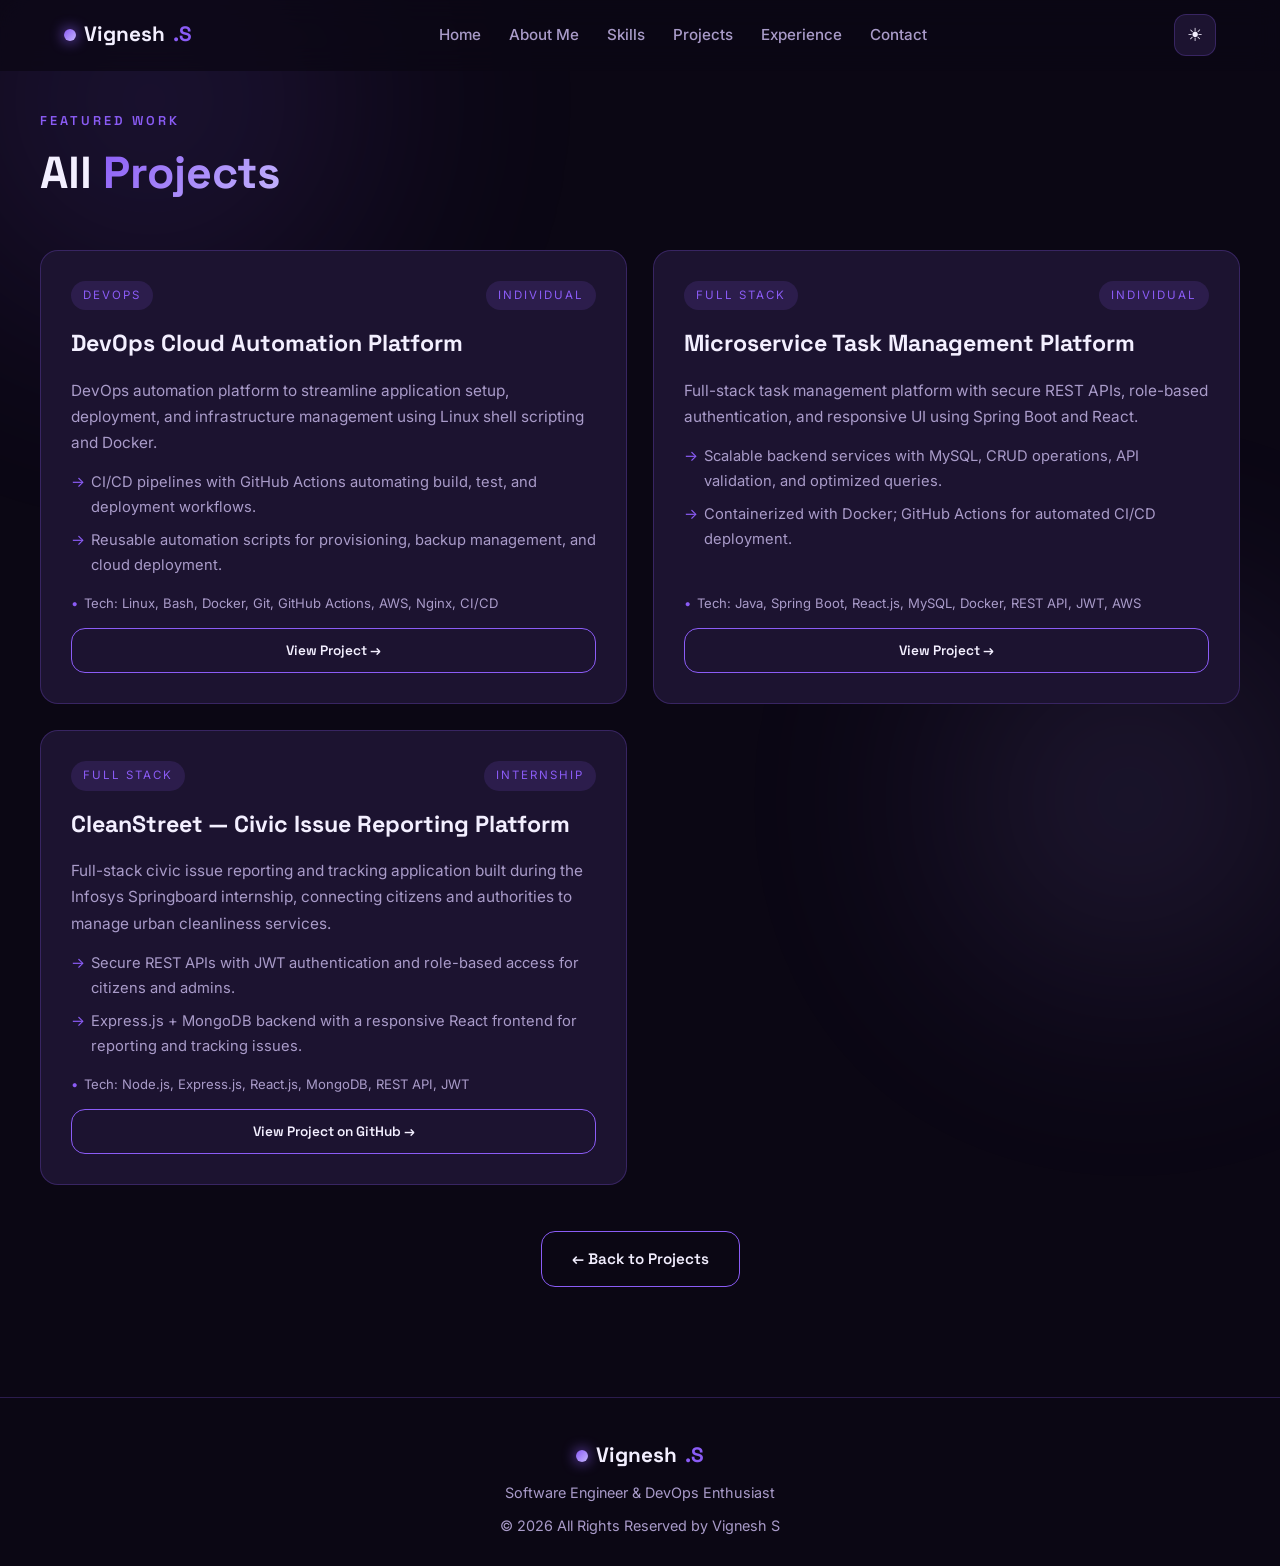
==== projects.html @ a4250416 "Add LeetCode profile link, CleanStreet project card, and More Projects page" ====
<!DOCTYPE html>
<html lang="en" data-theme="dark">
<head>
  <meta charset="UTF-8" />
  <meta name="viewport" content="width=device-width, initial-scale=1.0, viewport-fit=cover" />
  <title>Projects — Vignesh S</title>
  <meta name="description" content="All projects by Vignesh S, Software Engineering and DevOps enthusiast." />
  <link rel="icon" type="image/png" href="assets/profile.png" />
  <link rel="preconnect" href="https://fonts.googleapis.com" />
  <link rel="preconnect" href="https://fonts.gstatic.com" crossorigin />
  <link href="https://fonts.googleapis.com/css2?family=Space+Grotesk:wght@400;500;600;700&family=Inter:wght@400;500;600&display=swap" rel="stylesheet" />
  <link rel="stylesheet" href="styles.css" />
</head>
<body>

  <div class="bg-glow bg-glow-1"></div>
  <div class="bg-glow bg-glow-2"></div>

  <header class="navbar">
    <div class="nav-inner">
      <a href="index.html" class="brand">
        <span class="brand-dot"></span> Vignesh<span class="brand-accent">.S</span>
      </a>
      <nav class="nav-links">
        <a href="index.html">Home</a>
        <a href="index.html#about">About Me</a>
        <a href="index.html#skills">Skills</a>
        <a href="index.html#projects">Projects</a>
        <a href="index.html#journey">Experience</a>
        <a href="index.html#contact">Contact</a>
      </nav>
      <div class="nav-actions">
        <button id="themeToggle" class="theme-toggle" aria-label="Toggle theme">
          <span class="icon-sun">☀</span>
          <span class="icon-moon">☾</span>
        </button>
      </div>
      <button id="menuToggle" class="menu-toggle" aria-label="Menu">☰</button>
    </div>
  </header>

  <main>
    <section id="projects" class="section works">
      <div class="container">
        <p class="eyebrow reveal">Featured Work</p>
        <h2 class="section-title reveal">All <span class="gradient-text">Projects</span></h2>
        <div class="works-grid">
          <article class="work-card reveal">
            <div class="work-top"><span class="work-tag">DevOps</span><span class="work-tag">Individual</span></div>
            <h3>DevOps Cloud Automation Platform</h3>
            <p>DevOps automation platform to streamline application setup, deployment, and infrastructure management using Linux shell scripting and Docker.</p>
            <ul class="work-list">
              <li>CI/CD pipelines with GitHub Actions automating build, test, and deployment workflows.</li>
              <li>Reusable automation scripts for provisioning, backup management, and cloud deployment.</li>
            </ul>
            <div class="work-meta"><span>Tech: Linux, Bash, Docker, Git, GitHub Actions, AWS, Nginx, CI/CD</span></div>
            <a href="#" class="btn btn-outline btn-sm">View Project →</a>
          </article>
          <article class="work-card reveal">
            <div class="work-top"><span class="work-tag">Full Stack</span><span class="work-tag">Individual</span></div>
            <h3>Microservice Task Management Platform</h3>
            <p>Full-stack task management platform with secure REST APIs, role-based authentication, and responsive UI using Spring Boot and React.</p>
            <ul class="work-list">
              <li>Scalable backend services with MySQL, CRUD operations, API validation, and optimized queries.</li>
              <li>Containerized with Docker; GitHub Actions for automated CI/CD deployment.</li>
            </ul>
            <div class="work-meta"><span>Tech: Java, Spring Boot, React.js, MySQL, Docker, REST API, JWT, AWS</span></div>
            <a href="#" class="btn btn-outline btn-sm">View Project →</a>
          </article>
          <article class="work-card reveal">
            <div class="work-top"><span class="work-tag">Full Stack</span><span class="work-tag">Internship</span></div>
            <h3>CleanStreet — Civic Issue Reporting Platform</h3>
            <p>Full-stack civic issue reporting and tracking application built during the Infosys Springboard internship, connecting citizens and authorities to manage urban cleanliness services.</p>
            <ul class="work-list">
              <li>Secure REST APIs with JWT authentication and role-based access for citizens and admins.</li>
              <li>Express.js + MongoDB backend with a responsive React frontend for reporting and tracking issues.</li>
            </ul>
            <div class="work-meta"><span>Tech: Node.js, Express.js, React.js, MongoDB, REST API, JWT</span></div>
            <a href="https://github.com/Vicky2-code/CleanStreet-Infosys-Project" target="_blank" rel="noopener" class="btn btn-outline btn-sm">View Project on GitHub →</a>
          </article>
        </div>

        <div class="works-more reveal">
          <a href="index.html#projects" class="btn btn-outline">← Back to Projects</a>
        </div>
      </div>
    </section>
  </main>

  <button id="scrollArrow" class="scroll-arrow" aria-label="Scroll">
    <svg id="arrowUp" width="22" height="22" viewBox="0 0 24 24" fill="none" stroke="currentColor" stroke-width="2.5" stroke-linecap="round" stroke-linejoin="round" aria-hidden="true"><path d="M12 19V5M5 12l7-7 7 7"/></svg>
    <svg id="arrowDown" width="22" height="22" viewBox="0 0 24 24" fill="none" stroke="currentColor" stroke-width="2.5" stroke-linecap="round" stroke-linejoin="round" aria-hidden="true"><path d="M12 5v14M19 12l-7 7-7-7"/></svg>
  </button>

  <footer class="footer">
    <div class="container footer-inner">
      <a href="index.html" class="brand"><span class="brand-dot"></span> Vignesh<span class="brand-accent">.S</span></a>
      <p>Software Engineer & DevOps Enthusiast</p>
      <p>© 2026 All Rights Reserved by Vignesh S</p>
    </div>
  </footer>

  <script src="script.js"></script>
</body>
</html>
---- styles.css ----
:root {
  --accent: #8b5cf6;
  --accent-2: #a78bfa;
  --accent-3: #c4b5fd;
  --bg: #0b0714;
  --bg-2: #150e26;
  --card: #1c1330;
  --card-2: #241740;
  --text: #f3efff;
  --muted: #a99bc9;
  --border: rgba(139, 92, 246, 0.25);
  --shadow: 0 20px 60px rgba(139, 92, 246, 0.25);
  --radius: 18px;
  --font-head: 'Space Grotesk', sans-serif;
  --font-body: 'Inter', sans-serif;
}

[data-theme="light"] {
  --bg: #faf8ff;
  --bg-2: #f0ebff;
  --card: #ffffff;
  --card-2: #efe9ff;
  --text: #1c1330;
  --muted: #5f5485;
  --border: rgba(124, 58, 237, 0.2);
  --shadow: 0 20px 60px rgba(124, 58, 237, 0.18);
}

* { margin: 0; padding: 0; box-sizing: border-box; }

html {
  scroll-behavior: smooth;
  -webkit-text-size-adjust: 100%;
  text-size-adjust: 100%;
  -webkit-tap-highlight-color: transparent;
}

body {
  font-family: var(--font-body);
  background: var(--bg);
  color: var(--text);
  line-height: 1.7;
  overflow-x: hidden;
  transition: background 0.4s ease, color 0.4s ease;
  cursor: url("data:image/svg+xml,%3Csvg%20xmlns='http://www.w3.org/2000/svg'%20width='24'%20height='24'%20viewBox='0%200%2024%2024'%20fill='none'%3E%3Ccircle%20cx='12'%20cy='12'%20r='5'%20fill='%238b5cf6'%20fill-opacity='0.15'%20stroke='%238b5cf6'%20stroke-width='1.5'/%3E%3Ccircle%20cx='12'%20cy='12'%20r='1.2'%20fill='%23a78bfa'/%3E%3Cpath%20d='M12%202v4M12%2018v4M2%2012h4M18%2012h4'%20stroke='%238b5cf6'%20stroke-width='2'%20stroke-linecap='round'/%3E%3C/svg%3E") 12 12, auto;
}
body a, body button, body .chip, body .social-btn, body .theme-toggle, body .menu-toggle, body .toolkit span {
  cursor: url("data:image/svg+xml,%3Csvg%20xmlns='http://www.w3.org/2000/svg'%20width='24'%20height='24'%20viewBox='0%200%2024%2024'%20fill='none'%3E%3Ccircle%20cx='12'%20cy='12'%20r='6'%20fill='%238b5cf6'%20fill-opacity='0.2'%20stroke='%23a78bfa'%20stroke-width='1.5'/%3E%3Ccircle%20cx='12'%20cy='12'%20r='1.5'%20fill='%23c4b5fd'/%3E%3Cpath%20d='M12%201v4M12%2019v4M1%2012h4M19%2012h4'%20stroke='%238b5cf6'%20stroke-width='2.2'%20stroke-linecap='round'/%3E%3C/svg%3E") 12 12, pointer;
}

::selection { background: var(--accent); color: #fff; }

/* ---------- Cursor trail ---------- */
#cursorTrail {
  position: fixed;
  inset: 0;
  z-index: 9999;
  pointer-events: none;
}

/* ---------- Background glow ---------- */
.bg-glow {
  position: fixed;
  border-radius: 50%;
  filter: blur(120px);
  opacity: 0.22;
  pointer-events: none;
  z-index: -1;
  background: radial-gradient(circle, var(--accent), transparent 70%);
}
.bg-glow-1 { width: 600px; height: 600px; top: -200px; left: -150px; }
.bg-glow-2 { width: 500px; height: 500px; bottom: -150px; right: -100px; background: radial-gradient(circle, var(--accent-2), transparent 70%); }

/* ---------- Navbar ---------- */
.navbar {
  position: fixed;
  top: 0; left: 0; right: 0;
  z-index: 100;
  background: color-mix(in srgb, var(--bg) 75%, transparent);
  backdrop-filter: blur(14px);
  border-bottom: 1px solid transparent;
  transition: border-color 0.3s, box-shadow 0.3s, background 0.4s;
}
.navbar.scrolled {
  border-bottom: 1px solid var(--border);
  box-shadow: 0 8px 30px rgba(0, 0, 0, 0.25);
}
.nav-inner {
  max-width: 1200px;
  margin: 0 auto;
  padding: 14px 24px;
  display: flex;
  align-items: center;
  justify-content: space-between;
  gap: 16px;
}
.brand {
  font-family: var(--font-head);
  font-weight: 700;
  font-size: 1.3rem;
  text-decoration: none;
  color: var(--text);
  display: flex;
  align-items: center;
  gap: 8px;
}
.brand-dot {
  width: 12px; height: 12px;
  border-radius: 50%;
  background: linear-gradient(135deg, var(--accent), var(--accent-3));
  box-shadow: 0 0 14px var(--accent);
}
.brand-accent { color: var(--accent); }

.nav-links { display: flex; gap: 28px; }
.nav-links a {
  color: var(--muted);
  text-decoration: none;
  font-size: 0.95rem;
  font-weight: 500;
  position: relative;
  transition: color 0.25s;
}
.nav-links a::after {
  content: '';
  position: absolute;
  left: 0; bottom: -6px;
  width: 0; height: 2px;
  background: linear-gradient(90deg, var(--accent), var(--accent-3));
  border-radius: 2px;
  transition: width 0.3s;
}
.nav-links a:hover, .nav-links a.active { color: var(--text); }
.nav-links a:hover::after, .nav-links a.active::after { width: 100%; }

.nav-actions { display: flex; align-items: center; gap: 14px; }

.theme-toggle {
  width: 42px; height: 42px;
  border-radius: 12px;
  border: 1px solid var(--border);
  background: var(--card);
  color: var(--text);
  font-size: 1.1rem;
  cursor: pointer;
  display: grid;
  place-items: center;
  transition: transform 0.3s, background 0.3s;
}
.theme-toggle:hover { transform: rotate(20deg) scale(1.05); background: var(--card-2); }
[data-theme="light"] .icon-sun { display: none; }
[data-theme="dark"] .icon-moon { display: none; }

.menu-toggle {
  display: none;
  background: none;
  border: 1px solid var(--border);
  color: var(--text);
  font-size: 1.3rem;
  width: 42px; height: 42px;
  border-radius: 12px;
  cursor: pointer;
}

/* ---------- Buttons ---------- */
.btn {
  display: inline-flex;
  align-items: center;
  justify-content: center;
  gap: 8px;
  padding: 14px 30px;
  border-radius: 14px;
  font-family: var(--font-head);
  font-weight: 600;
  font-size: 0.95rem;
  text-decoration: none;
  cursor: pointer;
  transition: transform 0.25s, box-shadow 0.25s, background 0.25s, color 0.25s, border-color 0.25s;
}
.btn-primary {
  background: linear-gradient(135deg, var(--accent), var(--accent-2));
  color: #fff;
  border: none;
  box-shadow: 0 10px 30px rgba(139, 92, 246, 0.4);
}
.btn-primary:hover { transform: translateY(-3px); box-shadow: 0 16px 40px rgba(139, 92, 246, 0.55); }
.btn-outline {
  background: transparent;
  color: var(--text);
  border: 1.5px solid var(--accent);
}
.btn-outline:hover { background: color-mix(in srgb, var(--accent) 14%, transparent); transform: translateY(-3px); }
.btn-sm { padding: 10px 20px; font-size: 0.85rem; }

/* ---------- Sections ---------- */
.section { position: relative; padding: 110px 24px; }
.container { max-width: 1200px; margin: 0 auto; }

.eyebrow {
  color: var(--accent);
  font-family: var(--font-head);
  font-weight: 600;
  text-transform: uppercase;
  letter-spacing: 3px;
  font-size: 0.8rem;
  margin-bottom: 14px;
}
.section-title {
  font-family: var(--font-head);
  font-size: clamp(1.8rem, 4vw, 2.8rem);
  font-weight: 700;
  line-height: 1.2;
  margin-bottom: 50px;
}
.gradient-text {
  background: linear-gradient(135deg, var(--accent), var(--accent-3));
  -webkit-background-clip: text;
  background-clip: text;
  -webkit-text-fill-color: transparent;
  color: transparent;
}

/* ---------- Hero ---------- */
.hero {
  min-height: 100vh;
  min-height: 100svh;
  display: flex;
  flex-direction: column;
  justify-content: center;
  padding-top: 140px;
}
.hero-grid {
  max-width: 1200px;
  margin: 0 auto;
  display: grid;
  grid-template-columns: 1.2fr 0.8fr;
  gap: 60px;
  align-items: center;
}
.hero-title {
  font-family: var(--font-head);
  font-size: clamp(2.8rem, 7vw, 5.2rem);
  line-height: 1.05;
  font-weight: 700;
  margin: 6px 0 10px;
}
.hero-roles {
  font-family: var(--font-head);
  font-size: clamp(1.3rem, 3vw, 2rem);
  color: var(--muted);
  min-height: 2.4rem;
  font-weight: 600;
}
.caret {
  display: inline-block;
  width: 3px; height: 1.1em;
  background: var(--accent);
  margin-left: 4px;
  vertical-align: text-bottom;
  animation: blink 0.85s steps(1) infinite;
}
@keyframes blink { 50% { opacity: 0; } }

.hero-desc { margin: 18px 0 30px; color: var(--muted); max-width: 540px; font-size: 1.05rem; }
.hero-actions { display: flex; gap: 16px; flex-wrap: wrap; }

.hero-socials { display: flex; gap: 14px; margin-top: 22px; }
.social-btn {
  width: 44px; height: 44px;
  display: grid;
  place-items: center;
  border-radius: 12px;
  border: 1px solid var(--border);
  background: var(--card);
  color: var(--text);
  text-decoration: none;
  font-family: var(--font-head);
  font-weight: 600;
  font-size: 1.05rem;
  transition: transform 0.3s, background 0.3s, color 0.3s, box-shadow 0.3s;
}
.social-btn:hover {
  transform: translateY(-4px);
  background: linear-gradient(135deg, var(--accent), var(--accent-2));
  color: #fff;
  box-shadow: 0 10px 30px rgba(139, 92, 246, 0.4);
}

.hero-stats { display: flex; gap: 40px; margin-top: 46px; }
.stat strong {
  font-family: var(--font-head);
  font-size: 2rem;
  color: var(--accent);
  display: block;
  line-height: 1.1;
}
.stat span { color: var(--muted); font-size: 0.9rem; }

.hero-visual { display: flex; justify-content: center; align-items: center; width: 100%; }
.profile-card { position: relative; display: flex; justify-content: center; }
.profile-ring {
  width: 340px; height: 340px;
  max-width: 82vw;
  max-height: 82vw;
  border-radius: 28px;
  padding: 10px;
  background: linear-gradient(135deg, var(--accent), var(--accent-3), var(--accent));
  box-shadow: var(--shadow);
  animation: float 6s ease-in-out infinite;
  display: grid;
  place-items: center;
}
.profile-img {
  width: 100%; height: 100%;
  object-fit: cover;
  border-radius: 20px;
  background: var(--card);
}
@keyframes float {
  0%, 100% { transform: translateY(0); }
  50% { transform: translateY(-16px); }
}

.floating-chip {
  position: absolute;
  background: var(--card);
  border: 1px solid var(--border);
  padding: 8px 16px;
  border-radius: 12px;
  font-size: 0.85rem;
  font-weight: 600;
  box-shadow: var(--shadow);
  animation: float 5s ease-in-out infinite;
  white-space: nowrap;
  overflow: hidden;
  cursor: default;
  transition: transform 0.3s, box-shadow 0.3s, border-color 0.3s, color 0.3s;
}
.floating-chip::after {
  content: '';
  position: absolute;
  top: 0; left: -75%;
  width: 50%;
  height: 100%;
  background: linear-gradient(90deg, transparent, rgba(255, 255, 255, 0.35), transparent);
  transform: skewX(-20deg);
  transition: left 0.5s ease;
}
.floating-chip:hover {
  color: #fff;
  border-color: var(--accent);
  box-shadow: 0 12px 30px rgba(139, 92, 246, 0.5);
  transform: translateY(-2px) scale(1.06);
  background: linear-gradient(135deg, var(--accent), var(--accent-2));
}
.floating-chip:hover::after { left: 120%; }
.chip-1 { top: 8%; right: -30px; animation-delay: 0s; }
.chip-2 { bottom: 20%; left: -40px; animation-delay: 1.2s; }
.chip-3 { top: 55%; right: -46px; animation-delay: 2.1s; }

.scroll-hint {
  display: block;
  margin: 60px auto 0;
  width: max-content;
  color: var(--muted);
  text-decoration: none;
  font-size: 0.9rem;
  animation: bob 2s ease-in-out infinite;
}
@keyframes bob { 0%, 100% { transform: translateY(0); } 50% { transform: translateY(8px); } }

/* ---------- About ---------- */
.about-grid {
  display: grid;
  grid-template-columns: 1.1fr 0.9fr;
  gap: 60px;
  align-items: center;
}
.about-text p { color: var(--muted); margin-bottom: 18px; font-size: 1.05rem; }
.about-text strong { color: var(--accent); }
.metric-row { display: grid; grid-template-columns: 200px 1fr; align-items: center; gap: 16px; margin-bottom: 20px; }
.metric-row span:first-child { color: var(--text); font-size: 0.92rem; font-weight: 500; }
.bar {
  height: 10px;
  background: var(--card-2);
  border-radius: 8px;
  overflow: hidden;
}
.bar i, .skill-bar i {
  display: block;
  height: 100%;
  width: 0;
  border-radius: 8px;
  background: linear-gradient(90deg, var(--accent), var(--accent-3));
  transition: width 1.4s cubic-bezier(0.22, 1, 0.36, 1);
}

/* ---------- Skills ---------- */
.skill-group { margin-bottom: 46px; }
.skill-group-title {
  font-family: var(--font-head);
  font-size: 1.15rem;
  margin-bottom: 18px;
  display: flex;
  align-items: center;
  gap: 12px;
}
.skill-group-title::before {
  content: '';
  width: 10px; height: 10px;
  border-radius: 50%;
  background: linear-gradient(135deg, var(--accent), var(--accent-3));
  box-shadow: 0 0 12px var(--accent);
}
.chip-grid { display: flex; flex-wrap: wrap; gap: 14px; }
.chip {
  position: relative;
  padding: 12px 22px;
  background: var(--card);
  border: 1px solid var(--border);
  border-radius: 100px;
  font-family: var(--font-head);
  font-weight: 600;
  font-size: 0.92rem;
  overflow: hidden;
  transition: transform 0.35s cubic-bezier(0.22, 1, 0.36, 1), background 0.35s ease, color 0.35s ease, box-shadow 0.35s ease, border-color 0.35s ease;
  cursor: default;
}
.chip::after {
  content: '';
  position: absolute;
  top: 0; left: -75%;
  width: 50%;
  height: 100%;
  background: linear-gradient(90deg, transparent, rgba(255, 255, 255, 0.35), transparent);
  transform: skewX(-20deg);
  transition: left 0.55s ease;
}
.chip:hover {
  transform: translateY(-4px) scale(1.05);
  background: linear-gradient(135deg, var(--accent), var(--accent-2));
  color: #fff;
  border-color: transparent;
  box-shadow: 0 10px 30px rgba(139, 92, 246, 0.4);
}
.chip:hover::after { left: 120%; }

.skill-levels {
  display: grid;
  grid-template-columns: 1fr;
  gap: 16px;
}
.skill-level {
  display: grid;
  grid-template-columns: 220px 1fr 56px;
  align-items: center;
  gap: 16px;
  padding: 14px 20px;
  background: var(--card);
  border: 1px solid var(--border);
  border-radius: 14px;
  transition: transform 0.3s, box-shadow 0.3s, background 0.3s;
}
.skill-level:hover { transform: translateY(-3px); box-shadow: var(--shadow); background: var(--card-2); }
.skill-level .skill-name { font-weight: 600; font-size: 0.95rem; }
.skill-level .skill-pct {
  font-family: var(--font-head);
  font-weight: 700;
  color: var(--accent);
  font-size: 0.95rem;
  text-align: right;
}
.skill-level .skill-bar { height: 10px; background: var(--card-2); border-radius: 8px; overflow: hidden; }
.skill-level .skill-bar i {
  display: block;
  height: 100%;
  width: 0;
  border-radius: 8px;
  background: linear-gradient(90deg, var(--accent), var(--accent-3));
  transition: width 1.6s cubic-bezier(0.22, 1, 0.36, 1);
}

/* ---------- Services ---------- */
.services-grid { display: grid; grid-template-columns: repeat(2, 1fr); gap: 26px; }
.service-card {
  position: relative;
  background: var(--card);
  border: 1px solid var(--border);
  border-radius: var(--radius);
  padding: 40px 34px;
  overflow: hidden;
  transition: transform 0.3s, box-shadow 0.3s, border-color 0.3s;
}
.service-card:hover { transform: translateY(-6px); box-shadow: var(--shadow); border-color: var(--accent); }
.service-card::before {
  content: '';
  position: absolute;
  inset: 0 0 auto 0;
  height: 3px;
  background: linear-gradient(90deg, var(--accent), var(--accent-3));
  transform: scaleX(0);
  transform-origin: left;
  transition: transform 0.4s;
}
.service-card:hover::before { transform: scaleX(1); }
.service-num {
  font-family: var(--font-head);
  color: var(--accent);
  font-weight: 700;
  font-size: 0.95rem;
  letter-spacing: 2px;
}
.service-card h3 { font-family: var(--font-head); font-size: 1.35rem; margin: 14px 0 10px; }
.service-card p { color: var(--muted); font-size: 0.96rem; }

.toolkit {
  display: flex;
  flex-wrap: wrap;
  gap: 14px;
}
.toolkit span {
  position: relative;
  padding: 12px 24px;
  background: var(--card);
  border: 1px solid var(--border);
  border-radius: 100px;
  font-family: var(--font-head);
  font-weight: 600;
  font-size: 0.95rem;
  overflow: hidden;
  transition: transform 0.35s cubic-bezier(0.22, 1, 0.36, 1), background 0.35s ease, color 0.35s ease, box-shadow 0.35s ease;
  cursor: default;
}
.toolkit span::after {
  content: '';
  position: absolute;
  top: 0; left: -75%;
  width: 50%;
  height: 100%;
  background: linear-gradient(90deg, transparent, rgba(255, 255, 255, 0.35), transparent);
  transform: skewX(-20deg);
  transition: left 0.55s ease;
}
.toolkit span:hover {
  transform: translateY(-4px) scale(1.05);
  background: linear-gradient(135deg, var(--accent), var(--accent-2));
  color: #fff;
  box-shadow: 0 10px 30px rgba(139, 92, 246, 0.4);
}
.toolkit span:hover::after { left: 120%; }

/* ---------- Works / Projects ---------- */
.works-grid { display: grid; grid-template-columns: repeat(2, 1fr); gap: 26px; }
.works-more { text-align: center; margin-top: 46px; }
.work-card {
  background: var(--card);
  border: 1px solid var(--border);
  border-radius: var(--radius);
  padding: 30px;
  display: flex;
  flex-direction: column;
  gap: 14px;
  transition: transform 0.3s, box-shadow 0.3s, border-color 0.3s;
}
.work-card:hover { transform: translateY(-6px); box-shadow: var(--shadow); border-color: var(--accent); }
.work-top { display: flex; justify-content: space-between; align-items: center; gap: 10px; flex-wrap: wrap; }
.work-tag {
  font-size: 0.72rem;
  letter-spacing: 2px;
  text-transform: uppercase;
  color: var(--accent);
  background: color-mix(in srgb, var(--accent) 14%, transparent);
  padding: 5px 12px;
  border-radius: 100px;
}
.work-card h3 { font-family: var(--font-head); font-size: 1.45rem; }
.work-card p { color: var(--muted); font-size: 0.96rem; }
.work-list { list-style: none; display: flex; flex-direction: column; gap: 8px; flex: 1; }
.work-list li {
  color: var(--muted);
  font-size: 0.92rem;
  padding-left: 20px;
  position: relative;
}
.work-list li::before {
  content: '→';
  position: absolute;
  left: 0;
  color: var(--accent);
}
.work-meta { display: flex; flex-direction: column; gap: 4px; color: var(--muted); font-size: 0.82rem; }
.work-meta span { display: flex; gap: 6px; }
.work-meta span::before { content: '•'; color: var(--accent); }

/* ---------- Journey ---------- */
.timeline { position: relative; padding-left: 32px; margin-bottom: 70px; }
.timeline::before {
  content: '';
  position: absolute;
  left: 8px; top: 4px; bottom: 4px;
  width: 3px;
  background: linear-gradient(180deg, var(--accent), var(--accent-3), transparent);
  border-radius: 3px;
}
.timeline-item { position: relative; margin-bottom: 34px; }
.timeline-item::before {
  content: '';
  position: absolute;
  left: -32px; top: 8px;
  width: 14px; height: 14px;
  border-radius: 50%;
  background: var(--accent);
  box-shadow: 0 0 0 4px color-mix(in srgb, var(--accent) 25%, transparent);
  margin-left: 3px;
}
.tl-period {
  color: var(--accent);
  font-size: 0.82rem;
  font-weight: 600;
  letter-spacing: 1px;
  text-transform: uppercase;
}
.timeline-item h3 { font-family: var(--font-head); font-size: 1.35rem; margin: 6px 0 8px; }
.timeline-item p { color: var(--muted); max-width: 700px; }

.edu-grid { display: grid; grid-template-columns: repeat(2, 1fr); gap: 26px; }
.edu-card {
  background: var(--card);
  border: 1px solid var(--border);
  border-radius: var(--radius);
  padding: 30px;
  transition: transform 0.3s, box-shadow 0.3s, border-color 0.3s;
}
.edu-card:hover { transform: translateY(-6px); box-shadow: var(--shadow); border-color: var(--accent); }
.edu-period { color: var(--accent); font-size: 0.8rem; font-weight: 600; letter-spacing: 1px; text-transform: uppercase; }
.edu-card h3 { font-family: var(--font-head); font-size: 1.2rem; margin: 10px 0 8px; }
.edu-card p { color: var(--muted); font-size: 0.95rem; }
.edu-score {
  display: inline-block;
  margin-top: 14px;
  padding: 5px 14px;
  border-radius: 100px;
  background: color-mix(in srgb, var(--accent) 16%, transparent);
  color: var(--accent);
  font-family: var(--font-head);
  font-weight: 600;
  font-size: 0.85rem;
}

/* ---------- Contact ---------- */
.contact-grid { display: grid; grid-template-columns: repeat(3, 1fr); gap: 26px; }
.contact-card {
  background: var(--card);
  border: 1px solid var(--border);
  border-radius: var(--radius);
  padding: 34px;
  text-align: center;
  transition: transform 0.3s, box-shadow 0.3s, border-color 0.3s;
}
.contact-card:hover { transform: translateY(-6px); box-shadow: var(--shadow); border-color: var(--accent); }
.contact-card h3 { font-family: var(--font-head); font-size: 1.2rem; margin-bottom: 8px; }
.contact-card p { color: var(--muted); margin-bottom: 12px; word-break: break-word; }
.contact-card a { color: var(--accent); text-decoration: none; font-weight: 600; font-size: 0.92rem; }
.contact-card a:hover { text-decoration: underline; }

/* ---------- Scroll arrow ---------- */
.scroll-arrow {
  position: fixed;
  right: 24px;
  bottom: 24px;
  z-index: 90;
  width: 54px;
  height: 54px;
  border-radius: 50%;
  border: 1px solid var(--border);
  background: var(--card);
  color: var(--accent);
  display: grid;
  place-items: center;
  cursor: pointer;
  box-shadow: var(--shadow);
  opacity: 0;
  visibility: hidden;
  transform: translateY(16px);
  transition: opacity 0.3s, visibility 0.3s, transform 0.3s, background 0.3s, color 0.3s, box-shadow 0.3s;
}
.scroll-arrow.show { opacity: 1; visibility: visible; transform: translateY(0); }
.scroll-arrow:hover {
  background: linear-gradient(135deg, var(--accent), var(--accent-2));
  color: #fff;
  box-shadow: 0 12px 36px rgba(139, 92, 246, 0.5);
}
.scroll-arrow svg { position: absolute; transition: opacity 0.3s, transform 0.3s; }
#arrowDown { opacity: 0; transform: scale(0.6); }
.scroll-arrow.down #arrowUp { opacity: 0; transform: scale(0.6); }
.scroll-arrow.down #arrowDown { opacity: 1; transform: scale(1); }

/* ---------- Footer ---------- */
.footer {
  border-top: 1px solid var(--border);
  padding: 40px 24px;
  text-align: center;
}
.footer-inner { display: flex; flex-direction: column; gap: 8px; align-items: center; }
.footer p { color: var(--muted); font-size: 0.9rem; }

/* ---------- Reveal animations ---------- */
.reveal {
  opacity: 0;
  transform: translateY(40px);
  transition: opacity 0.8s cubic-bezier(0.22, 1, 0.36, 1), transform 0.8s cubic-bezier(0.22, 1, 0.36, 1);
}
.reveal.visible { opacity: 1; transform: translateY(0); }
.reveal:nth-child(2) { transition-delay: 0.1s; }
.reveal:nth-child(3) { transition-delay: 0.2s; }
.reveal:nth-child(4) { transition-delay: 0.3s; }

/* ---------- Responsive ---------- */

/* Tablets portrait & large phones */
@media (max-width: 1024px) {
  .nav-links { gap: 20px; }
  .hero-grid { gap: 40px; }
  .profile-ring { width: 300px; height: 300px; }
  .about-grid { gap: 40px; }
  .contact-grid { gap: 20px; }
}

@media (max-width: 980px) {
  .hero-grid { grid-template-columns: 1fr; text-align: center; }
  .hero-desc { margin-inline: auto; }
  .hero-actions, .hero-stats, .hero-socials { justify-content: center; }
  .about-grid, .services-grid, .edu-grid, .works-grid { grid-template-columns: 1fr; }
  .contact-grid { grid-template-columns: repeat(2, 1fr); }
  .metric-row { grid-template-columns: 1fr; }
  .skill-level { grid-template-columns: 1fr; gap: 8px; }
  .skill-level .skill-pct { text-align: left; }
  .floating-chip.chip-1 { right: 0; }
  .floating-chip.chip-2 { left: 0; }
  .floating-chip.chip-3 { right: -10px; }
  .nav-links {
    position: fixed;
    top: 72px; left: 0; right: 0;
    flex-direction: column;
    background: var(--bg);
    border-bottom: 1px solid var(--border);
    padding: 20px 24px;
    gap: 16px;
    transform: translateY(-150%);
    transition: transform 0.4s;
    z-index: 99;
    max-height: calc(100svh - 72px);
    overflow-y: auto;
    overscroll-behavior: contain;
    -webkit-overflow-scrolling: touch;
  }
  .nav-links.open { transform: translateY(0); }
  .menu-toggle { display: block; }
  .menu-toggle, .theme-toggle { touch-action: manipulation; }
  .chip-grid, .toolkit { justify-content: center; }
}

/* Tablets portrait */
@media (max-width: 820px) {
  .section { padding: 90px 20px; }
  .services-grid { grid-template-columns: repeat(2, 1fr); }
  .chip-grid { justify-content: flex-start; }
  .toolkit { justify-content: flex-start; }
}

/* Phones & small tablets */
@media (max-width: 640px) {
  .contact-grid { grid-template-columns: 1fr; }
  .nav-actions .btn { display: none; }
  .section { padding: 70px 18px; }
  .scroll-arrow { right: 16px; bottom: 16px; width: 48px; height: 48px; }
  .services-grid { grid-template-columns: 1fr; }
  .section-title { margin-bottom: 34px; }
  .hero { padding-top: 120px; }
  .hero-actions { width: 100%; }
  .hero-actions .btn { flex: 1; min-width: 140px; }
  .hero-stats { gap: 24px; flex-wrap: wrap; }
  .stat strong { font-size: 1.6rem; }
  .profile-ring { width: 240px; height: 240px; }
  .floating-chip { font-size: 0.75rem; padding: 6px 12px; }
  .chip-1 { right: -6px; }
  .chip-2 { left: -6px; }
  .chip-3 { right: -12px; }
  .skill-level { padding: 12px 16px; }
  .work-card, .edu-card, .contact-card, .service-card { padding: 24px; }
  .tl-period { font-size: 0.75rem; }
}

/* Small phones (portrait) */
@media (max-width: 400px) {
  .section { padding: 60px 14px; }
  .profile-ring { width: 210px; height: 210px; }
  .chip { padding: 10px 16px; font-size: 0.85rem; }
  .toolkit span { padding: 10px 18px; font-size: 0.85rem; }
  .floating-chip.chip-2 { display: none; }
  .hero-actions { flex-direction: column; }
  .hero-actions .btn { width: 100%; }
  .footer { padding: 28px 14px; }
}

/* Phones landscape (short height) */
@media (max-height: 560px) and (orientation: landscape) {
  .hero { min-height: auto; padding: 100px 24px 60px; }
  .profile-ring { width: 190px; height: 190px; }
  .floating-chip.chip-2, .floating-chip.chip-3 { display: none; }
  .hero-stats { margin-top: 30px; }
  .section { padding: 70px 24px; }
  .scroll-hint { display: none; }
  .nav-links { max-height: calc(100svh - 60px); top: 60px; }
}

/* Tablets landscape / short laptops */
@media (min-width: 700px) and (max-height: 700px) and (orientation: landscape) {
  .profile-ring { width: 260px; height: 260px; }
  .hero { padding-top: 110px; }
}

/* Large desktop */
@media (min-width: 1600px) {
  .container { max-width: 1400px; }
  .section { padding: 130px 32px; }
  .hero-title { font-size: clamp(3rem, 6vw, 6rem); }
  .profile-ring { width: 400px; height: 400px; }
}

/* Ultra-wide desktop */
@media (min-width: 2200px) {
  .container { max-width: 1600px; }
}

/* Landscape orientation general */
@media (orientation: landscape) and (max-width: 1000px) {
  .hero-grid { grid-template-columns: 1.1fr 0.9fr; }
  .profile-ring { width: 240px; height: 240px; }
}

/* iOS safe areas */
@supports (padding: env(safe-area-inset-bottom)) {
  .footer { padding-bottom: calc(28px + env(safe-area-inset-bottom)); }
  .scroll-arrow { bottom: calc(16px + env(safe-area-inset-bottom)); }
  .navbar { padding-top: env(safe-area-inset-top); }
}

/* Reduce motion preference */
@media (prefers-reduced-motion: reduce) {
  *, *::before, *::after {
    animation-duration: 0.01ms !important;
    animation-iteration-count: 1 !important;
    transition-duration: 0.01ms !important;
    scroll-behavior: auto !important;
  }
}
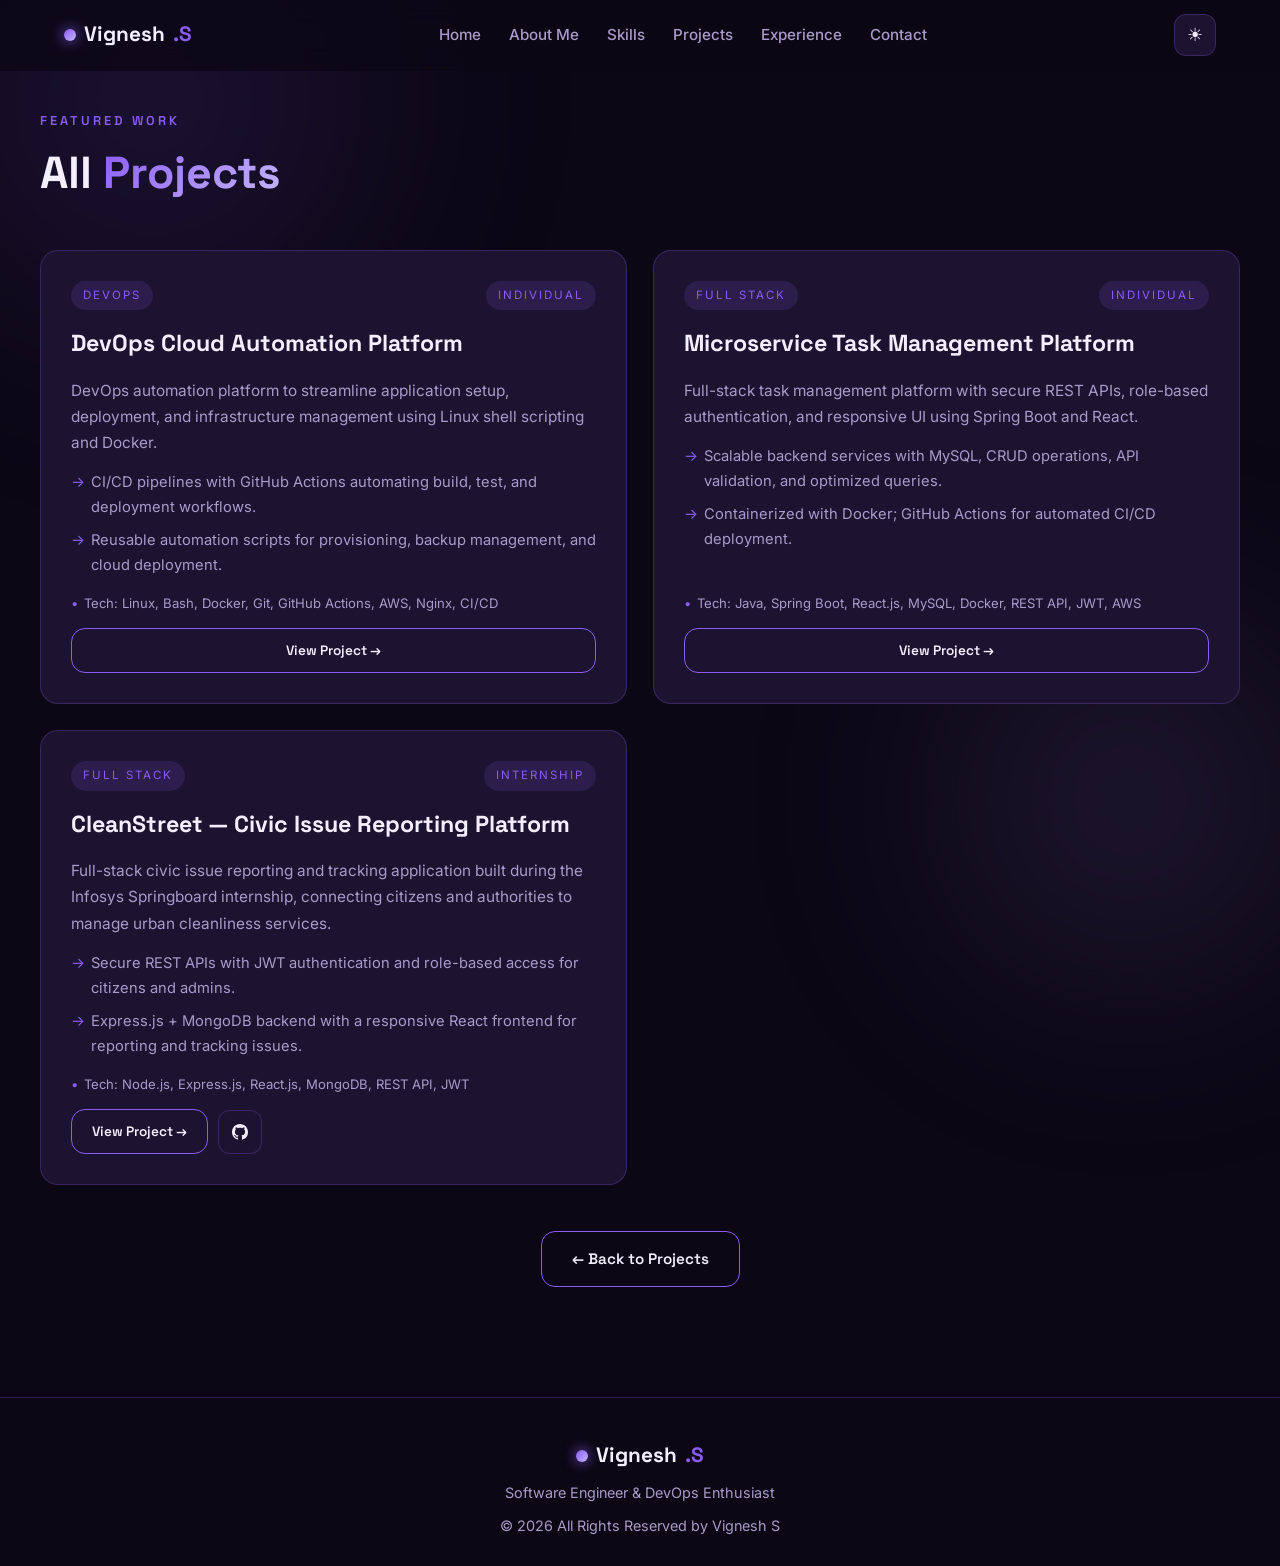
==== commit bb43eab3: "Move CleanStreet project to More Projects page" ====
--- a/projects.html
+++ b/projects.html
@@ -76,7 +76,12 @@
               <li>Express.js + MongoDB backend with a responsive React frontend for reporting and tracking issues.</li>
             </ul>
             <div class="work-meta"><span>Tech: Node.js, Express.js, React.js, MongoDB, REST API, JWT</span></div>
-            <a href="https://github.com/Vicky2-code/CleanStreet-Infosys-Project" target="_blank" rel="noopener" class="btn btn-outline btn-sm">View Project on GitHub →</a>
+            <div class="work-actions">
+              <a href="https://github.com/Vicky2-code/CleanStreet-Infosys-Project" target="_blank" rel="noopener" class="btn btn-outline btn-sm">View Project →</a>
+              <a href="https://github.com/Vicky2-code/CleanStreet-Infosys-Project" target="_blank" rel="noopener" class="social-btn" title="GitHub">
+                <svg width="16" height="16" viewBox="0 0 16 16" fill="currentColor" aria-hidden="true"><path d="M8 0C3.58 0 0 3.58 0 8c0 3.54 2.29 6.53 5.47 7.59.4.07.55-.17.55-.38 0-.19-.01-.82-.01-1.49-2.01.37-2.53-.49-2.69-.94-.09-.23-.48-.94-.82-1.13-.28-.15-.68-.52-.01-.53.63-.01 1.08.58 1.23.82.72 1.21 1.87.87 2.33.66.07-.52.28-.87.51-1.07-1.78-.2-3.64-.89-3.64-3.95 0-.87.31-1.59.82-2.15-.08-.2-.36-1.02.08-2.12 0 0 .67-.21 2.2.82.64-.18 1.32-.27 2-.27s1.36.09 2 .27c1.53-1.04 2.2-.82 2.2-.82.44 1.1.16 1.92.08 2.12.51.56.82 1.27.82 2.15 0 3.07-1.87 3.75-3.65 3.95.29.25.54.73.54 1.48 0 1.07-.01 1.93-.01 2.2 0 .21.15.46.55.38A8.01 8.01 0 0 0 16 8c0-4.42-3.58-8-8-8z"/></svg>
+              </a>
+            </div>
           </article>
         </div>
 
--- a/styles.css
+++ b/styles.css
@@ -575,6 +575,7 @@
 }
 .work-card h3 { font-family: var(--font-head); font-size: 1.45rem; }
 .work-card p { color: var(--muted); font-size: 0.96rem; }
+.work-actions { display: flex; align-items: center; gap: 10px; margin-top: auto; }
 .work-list { list-style: none; display: flex; flex-direction: column; gap: 8px; flex: 1; }
 .work-list li {
   color: var(--muted);
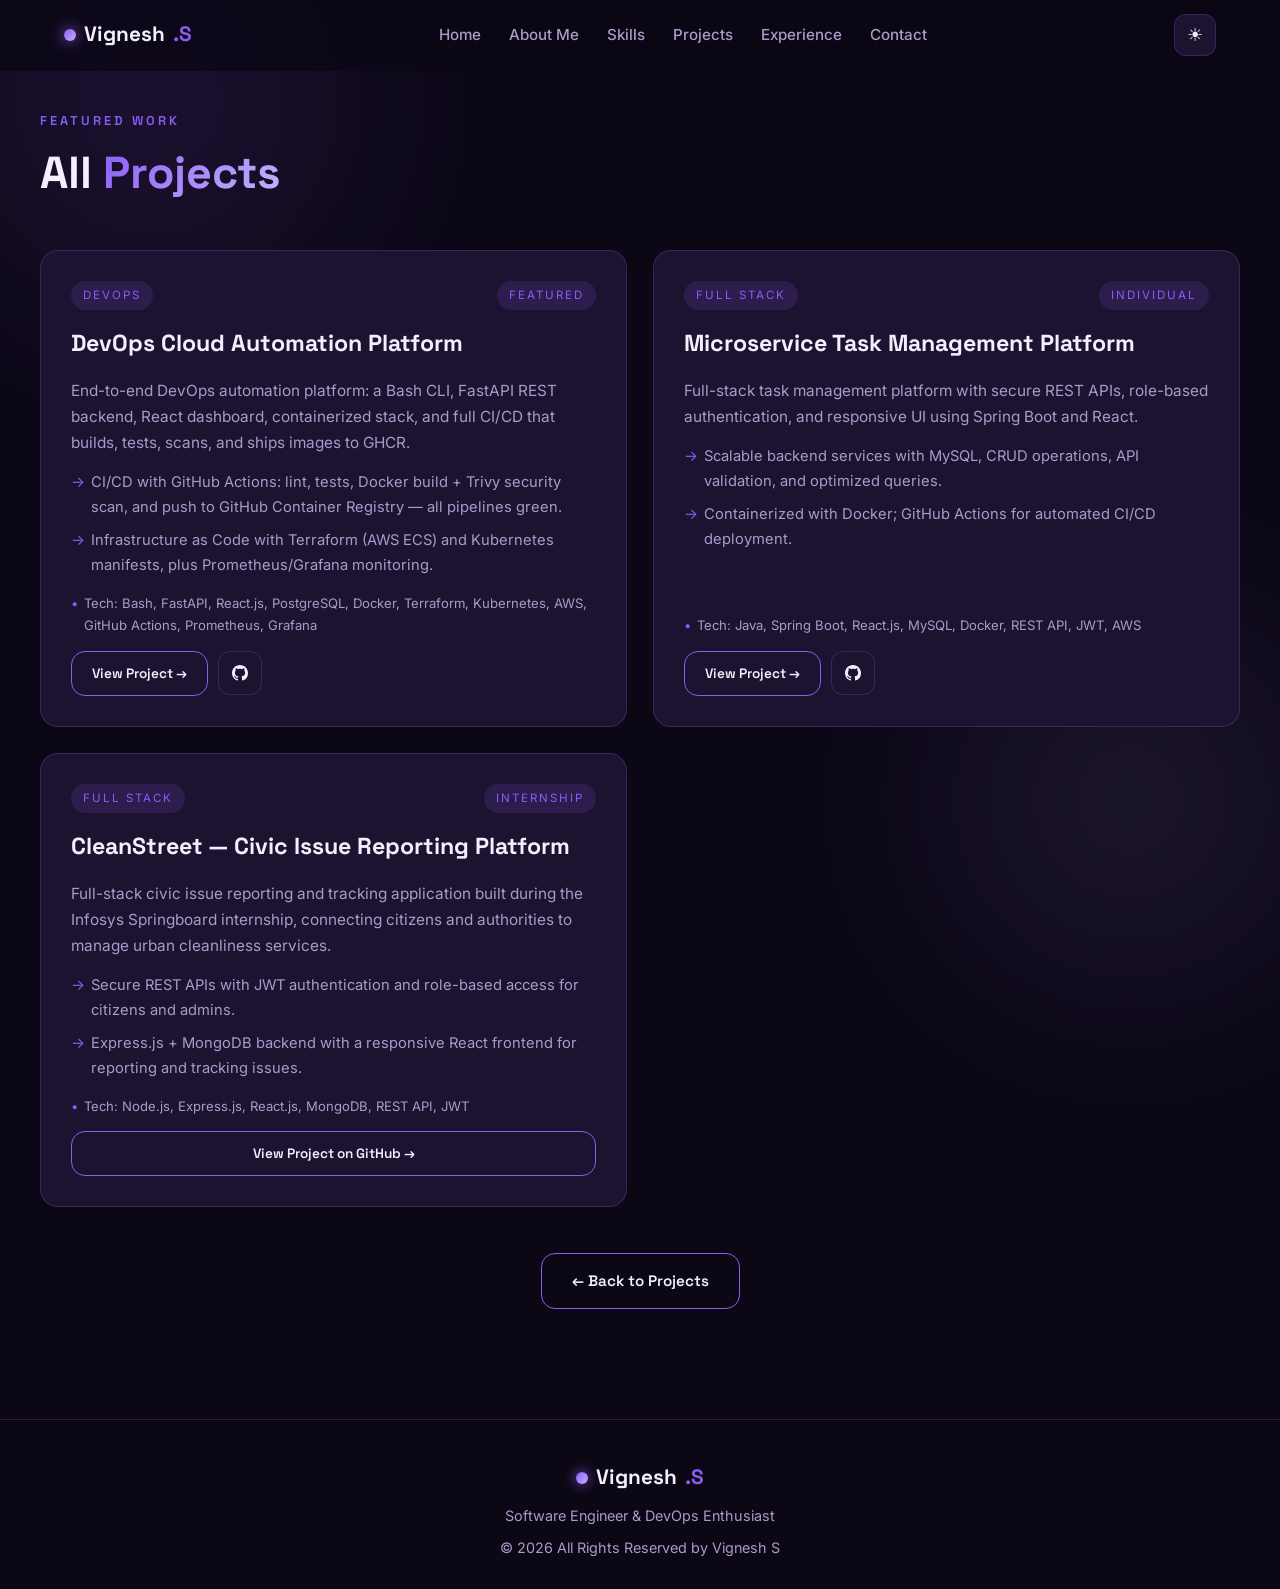
==== commit 07fa575b: "Add GitHub repo links and icons to project cards" ====
--- a/projects.html
+++ b/projects.html
@@ -46,15 +46,20 @@
         <h2 class="section-title reveal">All <span class="gradient-text">Projects</span></h2>
         <div class="works-grid">
           <article class="work-card reveal">
-            <div class="work-top"><span class="work-tag">DevOps</span><span class="work-tag">Individual</span></div>
+            <div class="work-top"><span class="work-tag">DevOps</span><span class="work-tag">Featured</span></div>
             <h3>DevOps Cloud Automation Platform</h3>
-            <p>DevOps automation platform to streamline application setup, deployment, and infrastructure management using Linux shell scripting and Docker.</p>
+            <p>End-to-end DevOps automation platform: a Bash CLI, FastAPI REST backend, React dashboard, containerized stack, and full CI/CD that builds, tests, scans, and ships images to GHCR.</p>
             <ul class="work-list">
-              <li>CI/CD pipelines with GitHub Actions automating build, test, and deployment workflows.</li>
-              <li>Reusable automation scripts for provisioning, backup management, and cloud deployment.</li>
+              <li>CI/CD with GitHub Actions: lint, tests, Docker build + Trivy security scan, and push to GitHub Container Registry — all pipelines green.</li>
+              <li>Infrastructure as Code with Terraform (AWS ECS) and Kubernetes manifests, plus Prometheus/Grafana monitoring.</li>
             </ul>
-            <div class="work-meta"><span>Tech: Linux, Bash, Docker, Git, GitHub Actions, AWS, Nginx, CI/CD</span></div>
-            <a href="#" class="btn btn-outline btn-sm">View Project →</a>
+            <div class="work-meta"><span>Tech: Bash, FastAPI, React.js, PostgreSQL, Docker, Terraform, Kubernetes, AWS, GitHub Actions, Prometheus, Grafana</span></div>
+            <div class="work-actions">
+              <a href="https://github.com/Vicky2-code/devops-platform" target="_blank" rel="noopener" class="btn btn-outline btn-sm">View Project →</a>
+              <a href="https://github.com/Vicky2-code/devops-platform" target="_blank" rel="noopener" class="social-btn" title="GitHub">
+                <svg width="16" height="16" viewBox="0 0 16 16" fill="currentColor" aria-hidden="true"><path d="M8 0C3.58 0 0 3.58 0 8c0 3.54 2.29 6.53 5.47 7.59.4.07.55-.17.55-.38 0-.19-.01-.82-.01-1.49-2.01.37-2.53-.49-2.69-.94-.09-.23-.48-.94-.82-1.13-.28-.15-.68-.52-.01-.53.63-.01 1.08.58 1.23.82.72 1.21 1.87.87 2.33.66.07-.52.28-.87.51-1.07-1.78-.2-3.64-.89-3.64-3.95 0-.87.31-1.59.82-2.15-.08-.2-.36-1.02.08-2.12 0 0 .67-.21 2.2.82.64-.18 1.32-.27 2-.27s1.36.09 2 .27c1.53-1.04 2.2-.82 2.2-.82.44 1.1.16 1.92.08 2.12.51.56.82 1.27.82 2.15 0 3.07-1.87 3.75-3.65 3.95.29.25.54.73.54 1.48 0 1.07-.01 1.93-.01 2.2 0 .21.15.46.55.38A8.01 8.01 0 0 0 16 8c0-4.42-3.58-8-8-8z"/></svg>
+              </a>
+            </div>
           </article>
           <article class="work-card reveal">
             <div class="work-top"><span class="work-tag">Full Stack</span><span class="work-tag">Individual</span></div>
@@ -65,7 +70,12 @@
               <li>Containerized with Docker; GitHub Actions for automated CI/CD deployment.</li>
             </ul>
             <div class="work-meta"><span>Tech: Java, Spring Boot, React.js, MySQL, Docker, REST API, JWT, AWS</span></div>
-            <a href="#" class="btn btn-outline btn-sm">View Project →</a>
+            <div class="work-actions">
+              <a href="https://github.com/Vicky2-code/Microservice-task-management-platform" target="_blank" rel="noopener" class="btn btn-outline btn-sm">View Project →</a>
+              <a href="https://github.com/Vicky2-code/Microservice-task-management-platform" target="_blank" rel="noopener" class="social-btn" title="GitHub">
+                <svg width="16" height="16" viewBox="0 0 16 16" fill="currentColor" aria-hidden="true"><path d="M8 0C3.58 0 0 3.58 0 8c0 3.54 2.29 6.53 5.47 7.59.4.07.55-.17.55-.38 0-.19-.01-.82-.01-1.49-2.01.37-2.53-.49-2.69-.94-.09-.23-.48-.94-.82-1.13-.28-.15-.68-.52-.01-.53.63-.01 1.08.58 1.23.82.72 1.21 1.87.87 2.33.66.07-.52.28-.87.51-1.07-1.78-.2-3.64-.89-3.64-3.95 0-.87.31-1.59.82-2.15-.08-.2-.36-1.02.08-2.12 0 0 .67-.21 2.2.82.64-.18 1.32-.27 2-.27s1.36.09 2 .27c1.53-1.04 2.2-.82 2.2-.82.44 1.1.16 1.92.08 2.12.51.56.82 1.27.82 2.15 0 3.07-1.87 3.75-3.65 3.95.29.25.54.73.54 1.48 0 1.07-.01 1.93-.01 2.2 0 .21.15.46.55.38A8.01 8.01 0 0 0 16 8c0-4.42-3.58-8-8-8z"/></svg>
+              </a>
+            </div>
           </article>
           <article class="work-card reveal">
             <div class="work-top"><span class="work-tag">Full Stack</span><span class="work-tag">Internship</span></div>
@@ -76,12 +86,7 @@
               <li>Express.js + MongoDB backend with a responsive React frontend for reporting and tracking issues.</li>
             </ul>
             <div class="work-meta"><span>Tech: Node.js, Express.js, React.js, MongoDB, REST API, JWT</span></div>
-            <div class="work-actions">
-              <a href="https://github.com/Vicky2-code/CleanStreet-Infosys-Project" target="_blank" rel="noopener" class="btn btn-outline btn-sm">View Project →</a>
-              <a href="https://github.com/Vicky2-code/CleanStreet-Infosys-Project" target="_blank" rel="noopener" class="social-btn" title="GitHub">
-                <svg width="16" height="16" viewBox="0 0 16 16" fill="currentColor" aria-hidden="true"><path d="M8 0C3.58 0 0 3.58 0 8c0 3.54 2.29 6.53 5.47 7.59.4.07.55-.17.55-.38 0-.19-.01-.82-.01-1.49-2.01.37-2.53-.49-2.69-.94-.09-.23-.48-.94-.82-1.13-.28-.15-.68-.52-.01-.53.63-.01 1.08.58 1.23.82.72 1.21 1.87.87 2.33.66.07-.52.28-.87.51-1.07-1.78-.2-3.64-.89-3.64-3.95 0-.87.31-1.59.82-2.15-.08-.2-.36-1.02.08-2.12 0 0 .67-.21 2.2.82.64-.18 1.32-.27 2-.27s1.36.09 2 .27c1.53-1.04 2.2-.82 2.2-.82.44 1.1.16 1.92.08 2.12.51.56.82 1.27.82 2.15 0 3.07-1.87 3.75-3.65 3.95.29.25.54.73.54 1.48 0 1.07-.01 1.93-.01 2.2 0 .21.15.46.55.38A8.01 8.01 0 0 0 16 8c0-4.42-3.58-8-8-8z"/></svg>
-              </a>
-            </div>
+            <a href="https://github.com/Vicky2-code/CleanStreet-Infosys-Project" target="_blank" rel="noopener" class="btn btn-outline btn-sm">View Project on GitHub →</a>
           </article>
         </div>
 
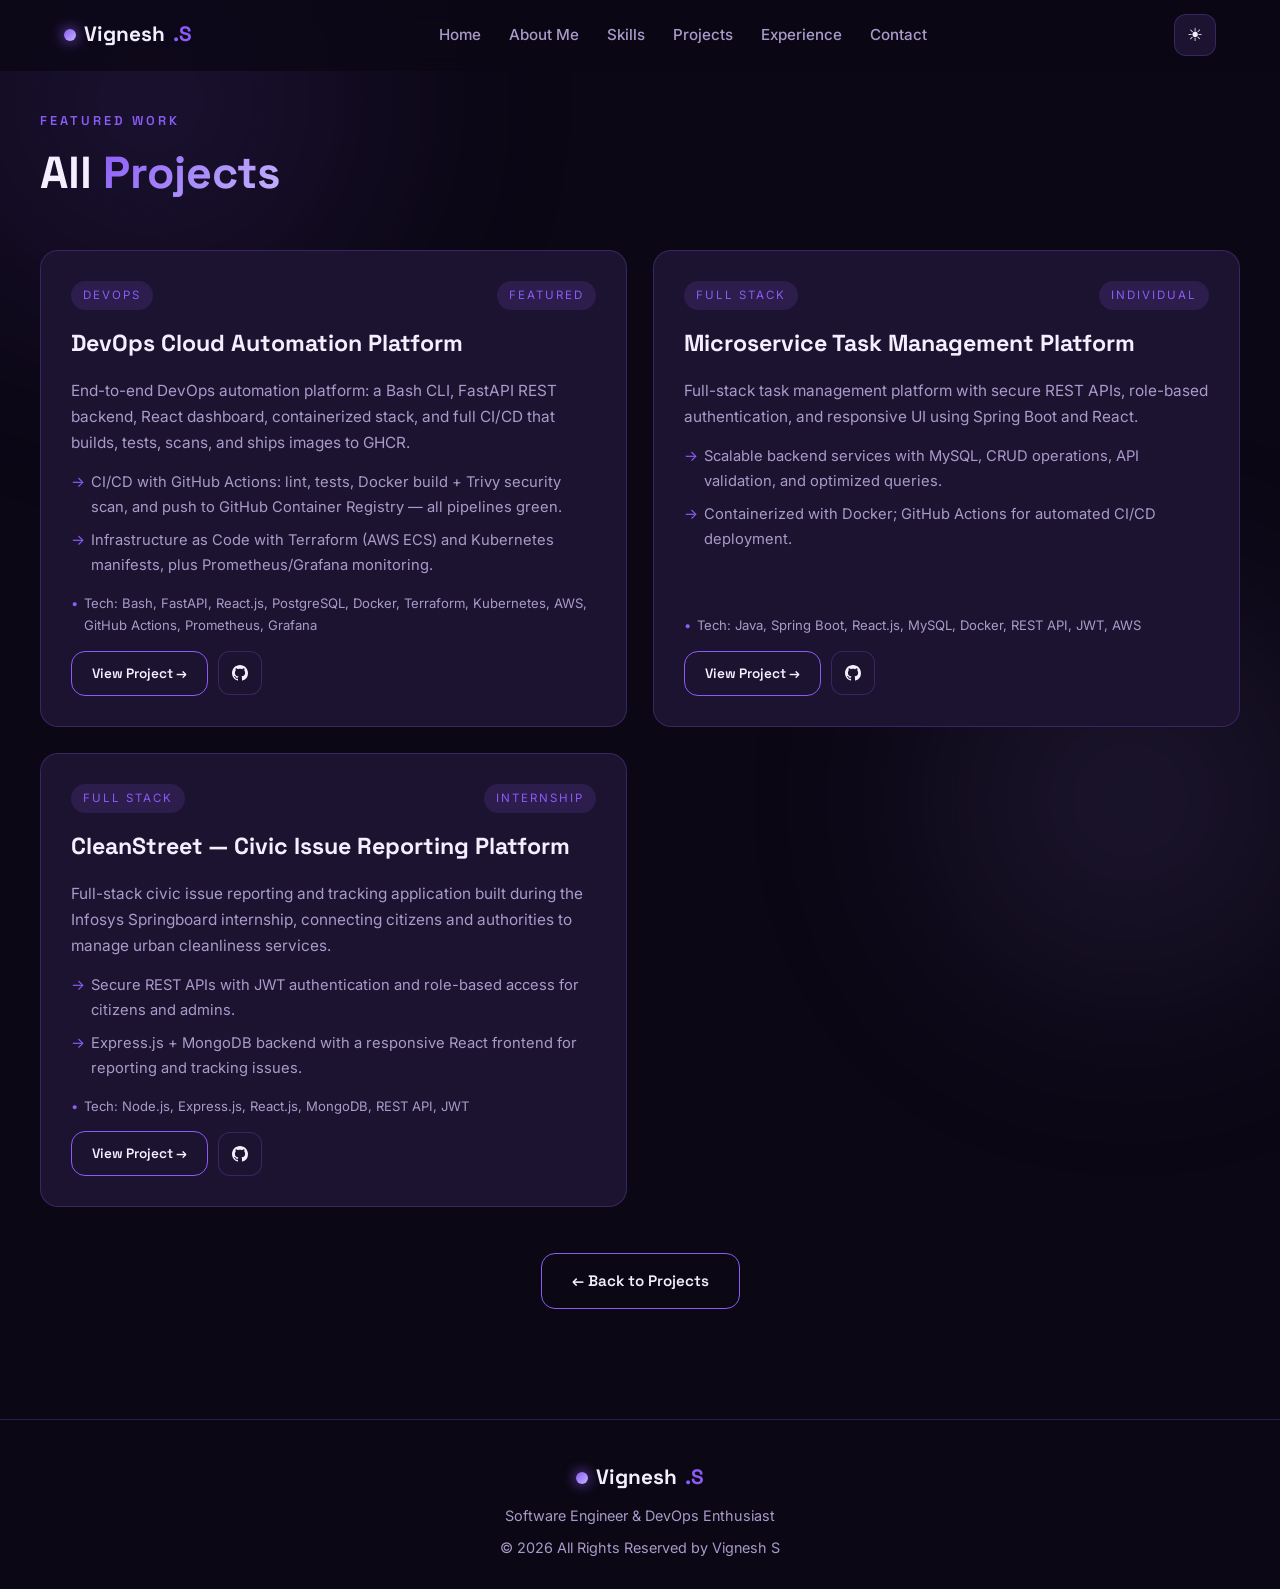
==== commit c5c8ac86: "Merge remote-tracking branch 'origin/main'" ====
--- a/projects.html
+++ b/projects.html
@@ -86,7 +86,12 @@
               <li>Express.js + MongoDB backend with a responsive React frontend for reporting and tracking issues.</li>
             </ul>
             <div class="work-meta"><span>Tech: Node.js, Express.js, React.js, MongoDB, REST API, JWT</span></div>
-            <a href="https://github.com/Vicky2-code/CleanStreet-Infosys-Project" target="_blank" rel="noopener" class="btn btn-outline btn-sm">View Project on GitHub →</a>
+            <div class="work-actions">
+              <a href="https://github.com/Vicky2-code/CleanStreet-Infosys-Project" target="_blank" rel="noopener" class="btn btn-outline btn-sm">View Project →</a>
+              <a href="https://github.com/Vicky2-code/CleanStreet-Infosys-Project" target="_blank" rel="noopener" class="social-btn" title="GitHub">
+                <svg width="16" height="16" viewBox="0 0 16 16" fill="currentColor" aria-hidden="true"><path d="M8 0C3.58 0 0 3.58 0 8c0 3.54 2.29 6.53 5.47 7.59.4.07.55-.17.55-.38 0-.19-.01-.82-.01-1.49-2.01.37-2.53-.49-2.69-.94-.09-.23-.48-.94-.82-1.13-.28-.15-.68-.52-.01-.53.63-.01 1.08.58 1.23.82.72 1.21 1.87.87 2.33.66.07-.52.28-.87.51-1.07-1.78-.2-3.64-.89-3.64-3.95 0-.87.31-1.59.82-2.15-.08-.2-.36-1.02.08-2.12 0 0 .67-.21 2.2.82.64-.18 1.32-.27 2-.27s1.36.09 2 .27c1.53-1.04 2.2-.82 2.2-.82.44 1.1.16 1.92.08 2.12.51.56.82 1.27.82 2.15 0 3.07-1.87 3.75-3.65 3.95.29.25.54.73.54 1.48 0 1.07-.01 1.93-.01 2.2 0 .21.15.46.55.38A8.01 8.01 0 0 0 16 8c0-4.42-3.58-8-8-8z"/></svg>
+              </a>
+            </div>
           </article>
         </div>
 
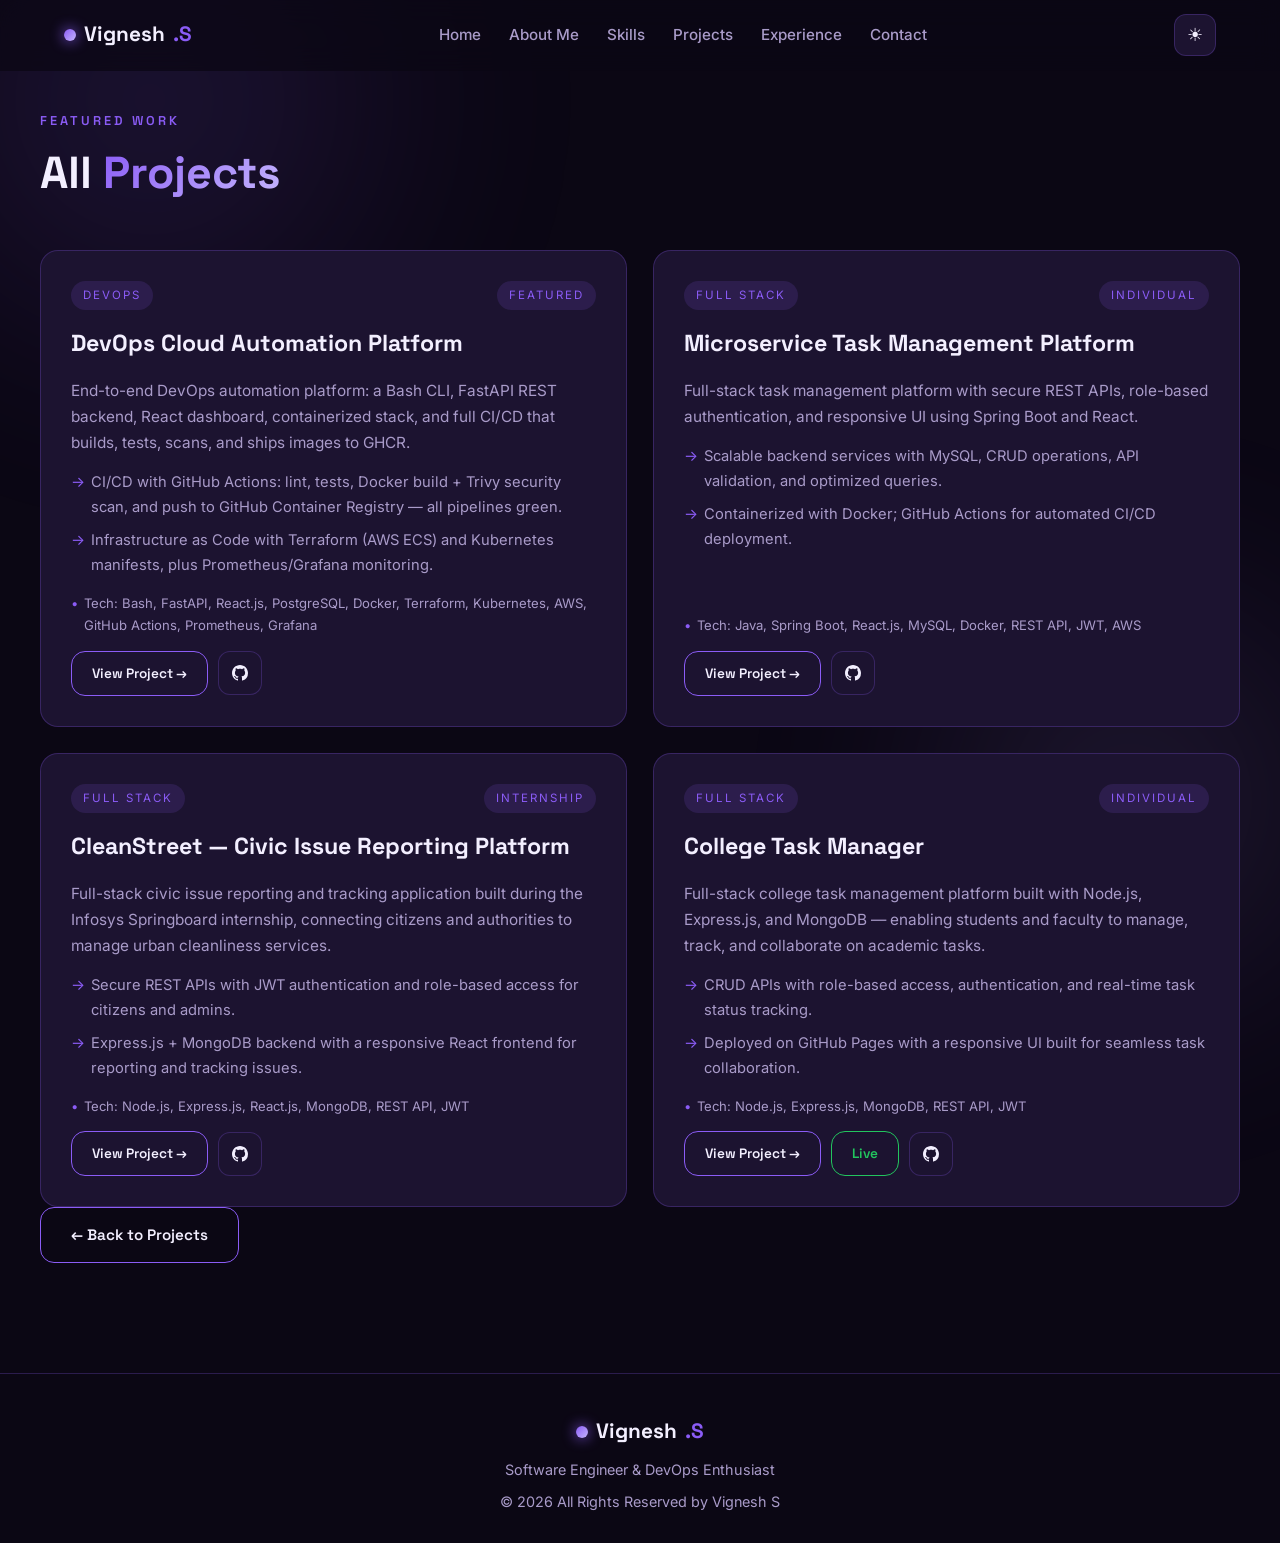
==== commit c253899f: "Add College Task Manager project with Live demo button" ====
--- a/projects.html
+++ b/projects.html
@@ -93,9 +93,24 @@
               </a>
             </div>
           </article>
+          <article class="work-card reveal">
+            <div class="work-top"><span class="work-tag">Full Stack</span><span class="work-tag">Individual</span></div>
+            <h3>College Task Manager</h3>
+            <p>Full-stack college task management platform built with Node.js, Express.js, and MongoDB — enabling students and faculty to manage, track, and collaborate on academic tasks.</p>
+            <ul class="work-list">
+              <li>CRUD APIs with role-based access, authentication, and real-time task status tracking.</li>
+              <li>Deployed on GitHub Pages with a responsive UI built for seamless task collaboration.</li>
+            </ul>
+            <div class="work-meta"><span>Tech: Node.js, Express.js, MongoDB, REST API, JWT</span></div>
+            <div class="work-actions">
+              <a href="https://github.com/Vicky2-code/college-task-manager" target="_blank" rel="noopener" class="btn btn-outline btn-sm">View Project →</a>
+              <a href="https://vicky2-code.github.io/college-task-manager/" target="_blank" rel="noopener" class="btn btn-outline btn-sm btn-live">Live</a>
+              <a href="https://github.com/Vicky2-code/college-task-manager" target="_blank" rel="noopener" class="social-btn" title="GitHub">
+                <svg width="16" height="16" viewBox="0 0 16 16" fill="currentColor" aria-hidden="true"><path d="M8 0C3.58 0 0 3.58 0 8c0 3.54 2.29 6.53 5.47 7.59.4.07.55-.17.55-.38 0-.19-.01-.82-.01-1.49-2.01.37-2.53-.49-2.69-.94-.09-.23-.48-.94-.82-1.13-.28-.15-.68-.52-.01-.53.63-.01 1.08.58 1.23.82.72 1.21 1.87.87 2.33.66.07-.52.28-.87.51-1.07-1.78-.2-3.64-.89-3.64-3.95 0-.87.31-1.59.82-2.15-.08-.2-.36-1.02.08-2.12 0 0 .67-.21 2.2.82.64-.18 1.32-.27 2-.27s1.36.09 2 .27c1.53-1.04 2.2-.82 2.2-.82.44 1.1.16 1.92.08 2.12.51.56.82 1.27.82 2.15 0 3.07-1.87 3.75-3.65 3.95.29.25.54.73.54 1.48 0 1.07-.01 1.93-.01 2.2 0 .21.15.46.55.38A8.01 8.01 0 0 0 16 8c0-4.42-3.58-8-8-8z"/></svg>
+              </a>
+            </div>
+          </article>
         </div>
-
-        <div class="works-more reveal">
           <a href="index.html#projects" class="btn btn-outline">← Back to Projects</a>
         </div>
       </div>
--- a/styles.css
+++ b/styles.css
@@ -576,6 +576,8 @@
 .work-card h3 { font-family: var(--font-head); font-size: 1.45rem; }
 .work-card p { color: var(--muted); font-size: 0.96rem; }
 .work-actions { display: flex; align-items: center; gap: 10px; margin-top: auto; }
+.btn-live { color: #22c55e; border-color: #22c55e; }
+.btn-live:hover { background: #22c55e; color: #fff; }
 .work-list { list-style: none; display: flex; flex-direction: column; gap: 8px; flex: 1; }
 .work-list li {
   color: var(--muted);
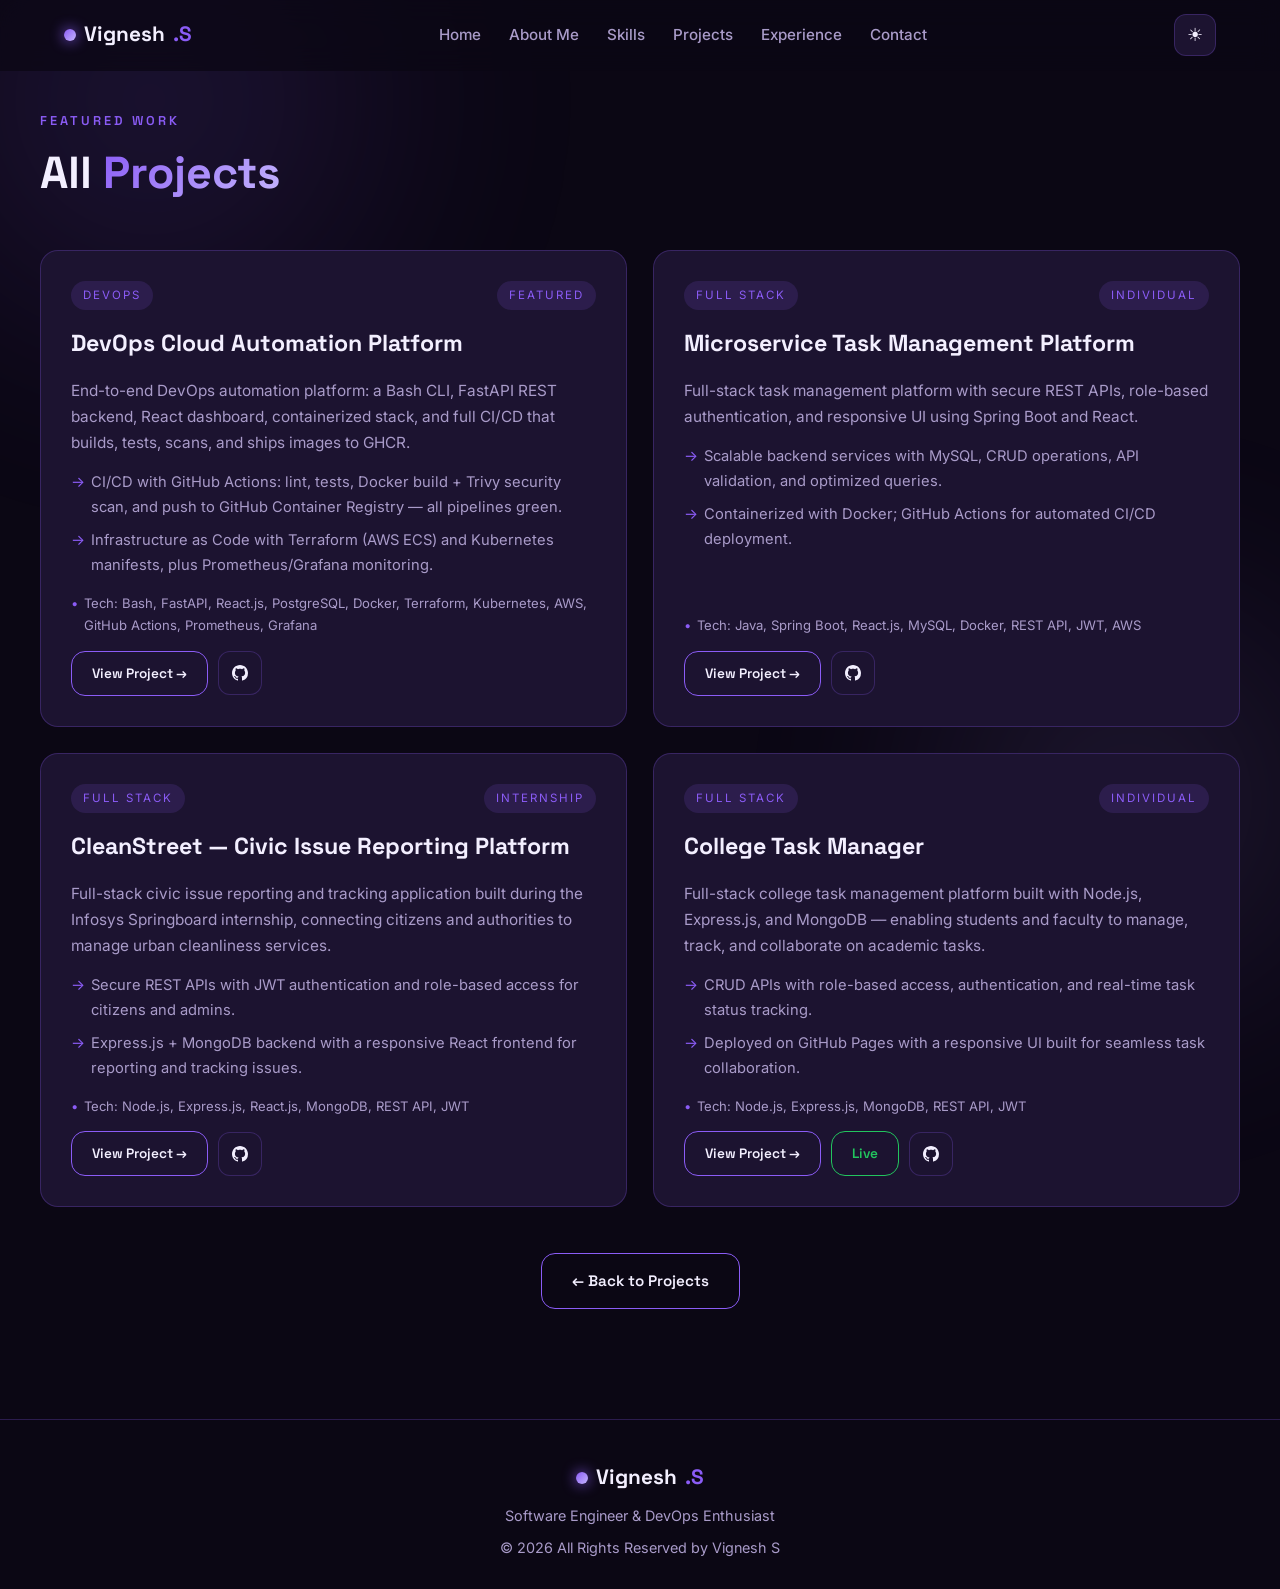
==== commit 5fcb1e96: "Show 2 featured projects on main page, center back button on projects page" ====
--- a/projects.html
+++ b/projects.html
@@ -111,6 +111,8 @@
             </div>
           </article>
         </div>
+
+        <div class="works-more reveal">
           <a href="index.html#projects" class="btn btn-outline">← Back to Projects</a>
         </div>
       </div>
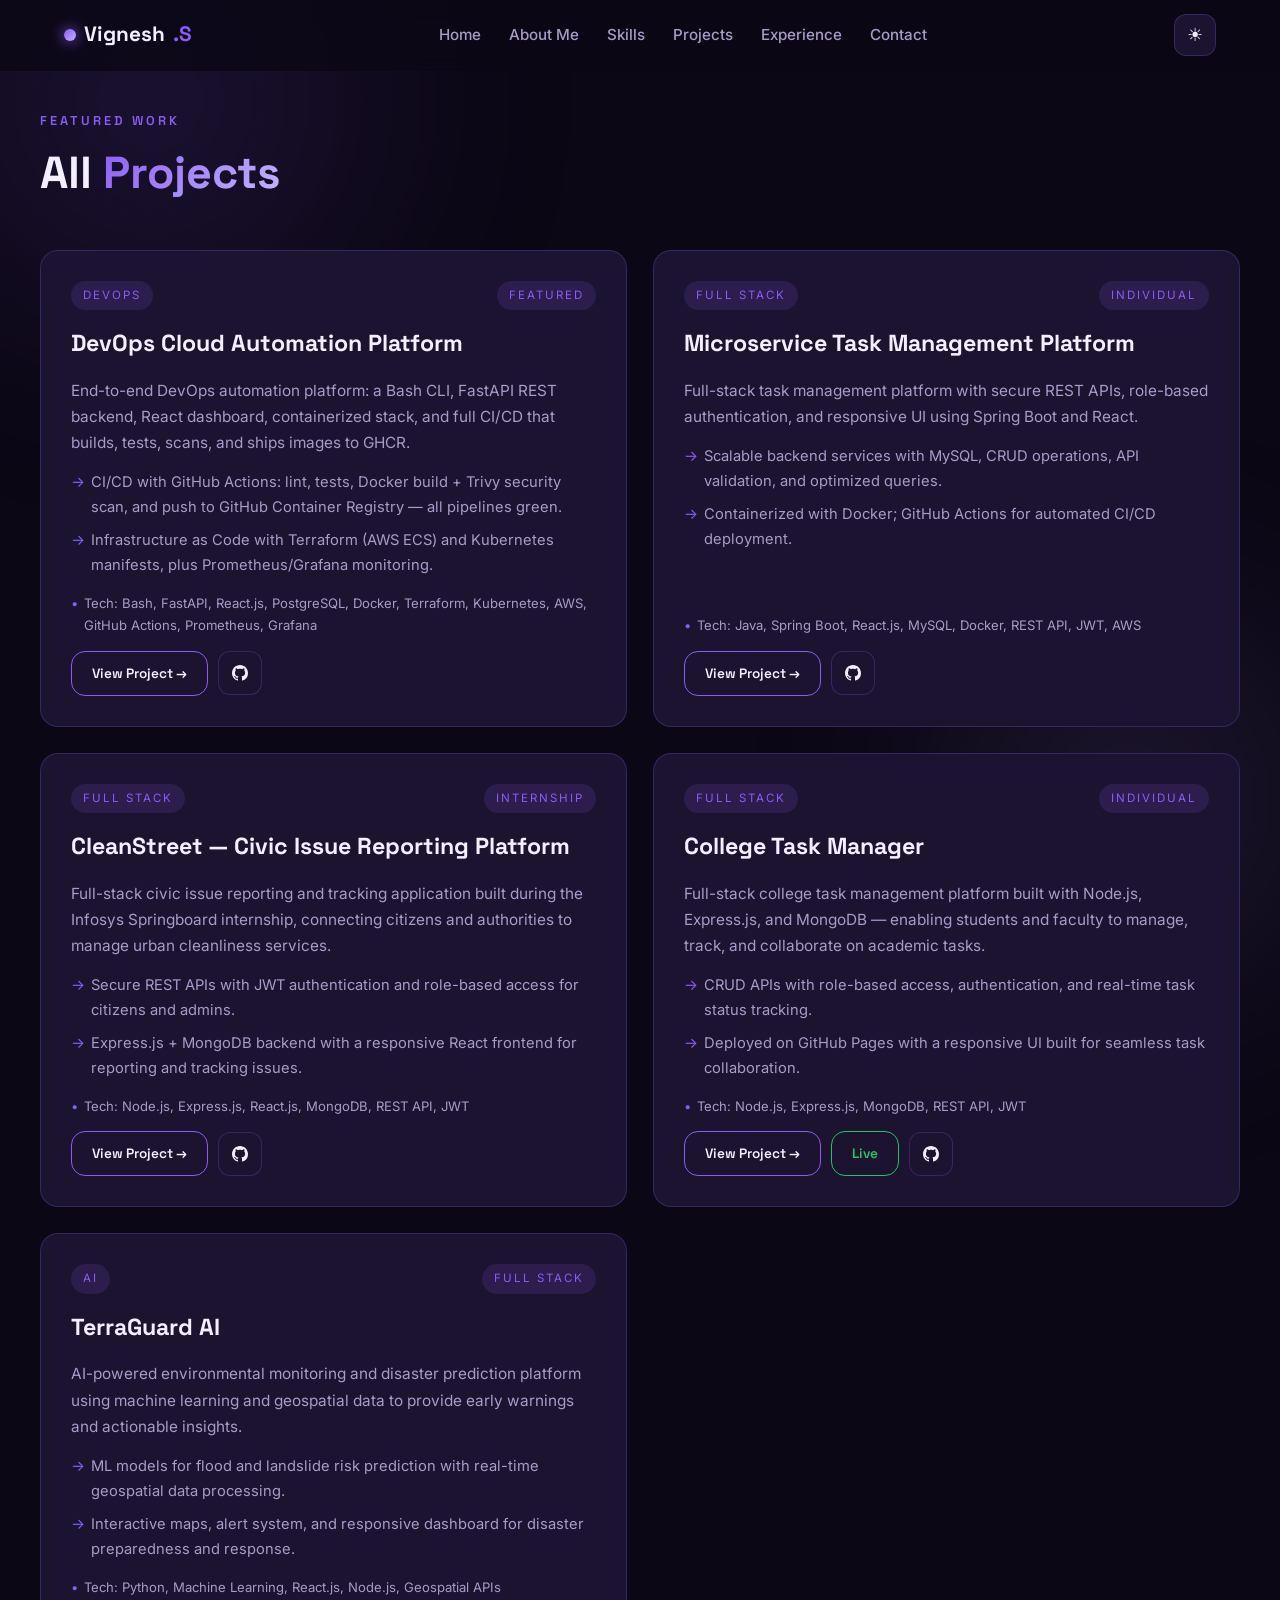
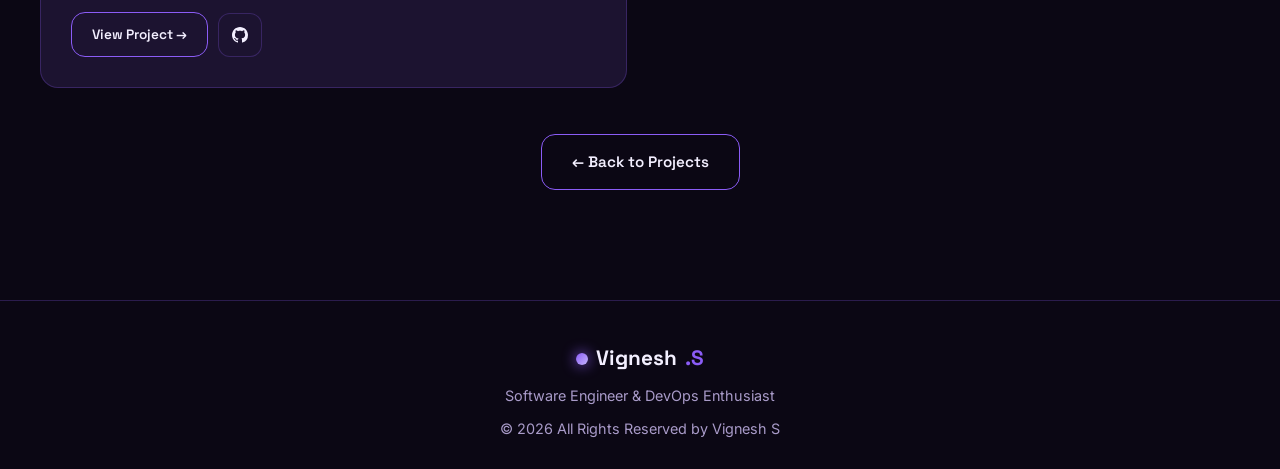
==== commit d53f3c4b: "Add TerraGuard AI project to projects section" ====
--- a/projects.html
+++ b/projects.html
@@ -110,6 +110,22 @@
               </a>
             </div>
           </article>
+          <article class="work-card reveal">
+            <div class="work-top"><span class="work-tag">AI</span><span class="work-tag">Full Stack</span></div>
+            <h3>TerraGuard AI</h3>
+            <p>AI-powered environmental monitoring and disaster prediction platform using machine learning and geospatial data to provide early warnings and actionable insights.</p>
+            <ul class="work-list">
+              <li>ML models for flood and landslide risk prediction with real-time geospatial data processing.</li>
+              <li>Interactive maps, alert system, and responsive dashboard for disaster preparedness and response.</li>
+            </ul>
+            <div class="work-meta"><span>Tech: Python, Machine Learning, React.js, Node.js, Geospatial APIs</span></div>
+            <div class="work-actions">
+              <a href="https://github.com/Vicky2-code/terraguard-ai" target="_blank" rel="noopener" class="btn btn-outline btn-sm">View Project →</a>
+              <a href="https://github.com/Vicky2-code/terraguard-ai" target="_blank" rel="noopener" class="social-btn" title="GitHub">
+                <svg width="16" height="16" viewBox="0 0 16 16" fill="currentColor" aria-hidden="true"><path d="M8 0C3.58 0 0 3.58 0 8c0 3.54 2.29 6.53 5.47 7.59.4.07.55-.17.55-.38 0-.19-.01-.82-.01-1.49-2.01.37-2.53-.49-2.69-.94-.09-.23-.48-.94-.82-1.13-.28-.15-.68-.52-.01-.53.63-.01 1.08.58 1.23.82.72 1.21 1.87.87 2.33.66.07-.52.28-.87.51-1.07-1.78-.2-3.64-.89-3.64-3.95 0-.87.31-1.59.82-2.15-.08-.2-.36-1.02.08-2.12 0 0 .67-.21 2.2.82.64-.18 1.32-.27 2-.27s1.36.09 2 .27c1.53-1.04 2.2-.82 2.2-.82.44 1.1.16 1.92.08 2.12.51.56.82 1.27.82 2.15 0 3.07-1.87 3.75-3.65 3.95.29.25.54.73.54 1.48 0 1.07-.01 1.93-.01 2.2 0 .21.15.46.55.38A8.01 8.01 0 0 0 16 8c0-4.42-3.58-8-8-8z"/></svg>
+              </a>
+            </div>
+          </article>
         </div>
 
         <div class="works-more reveal">
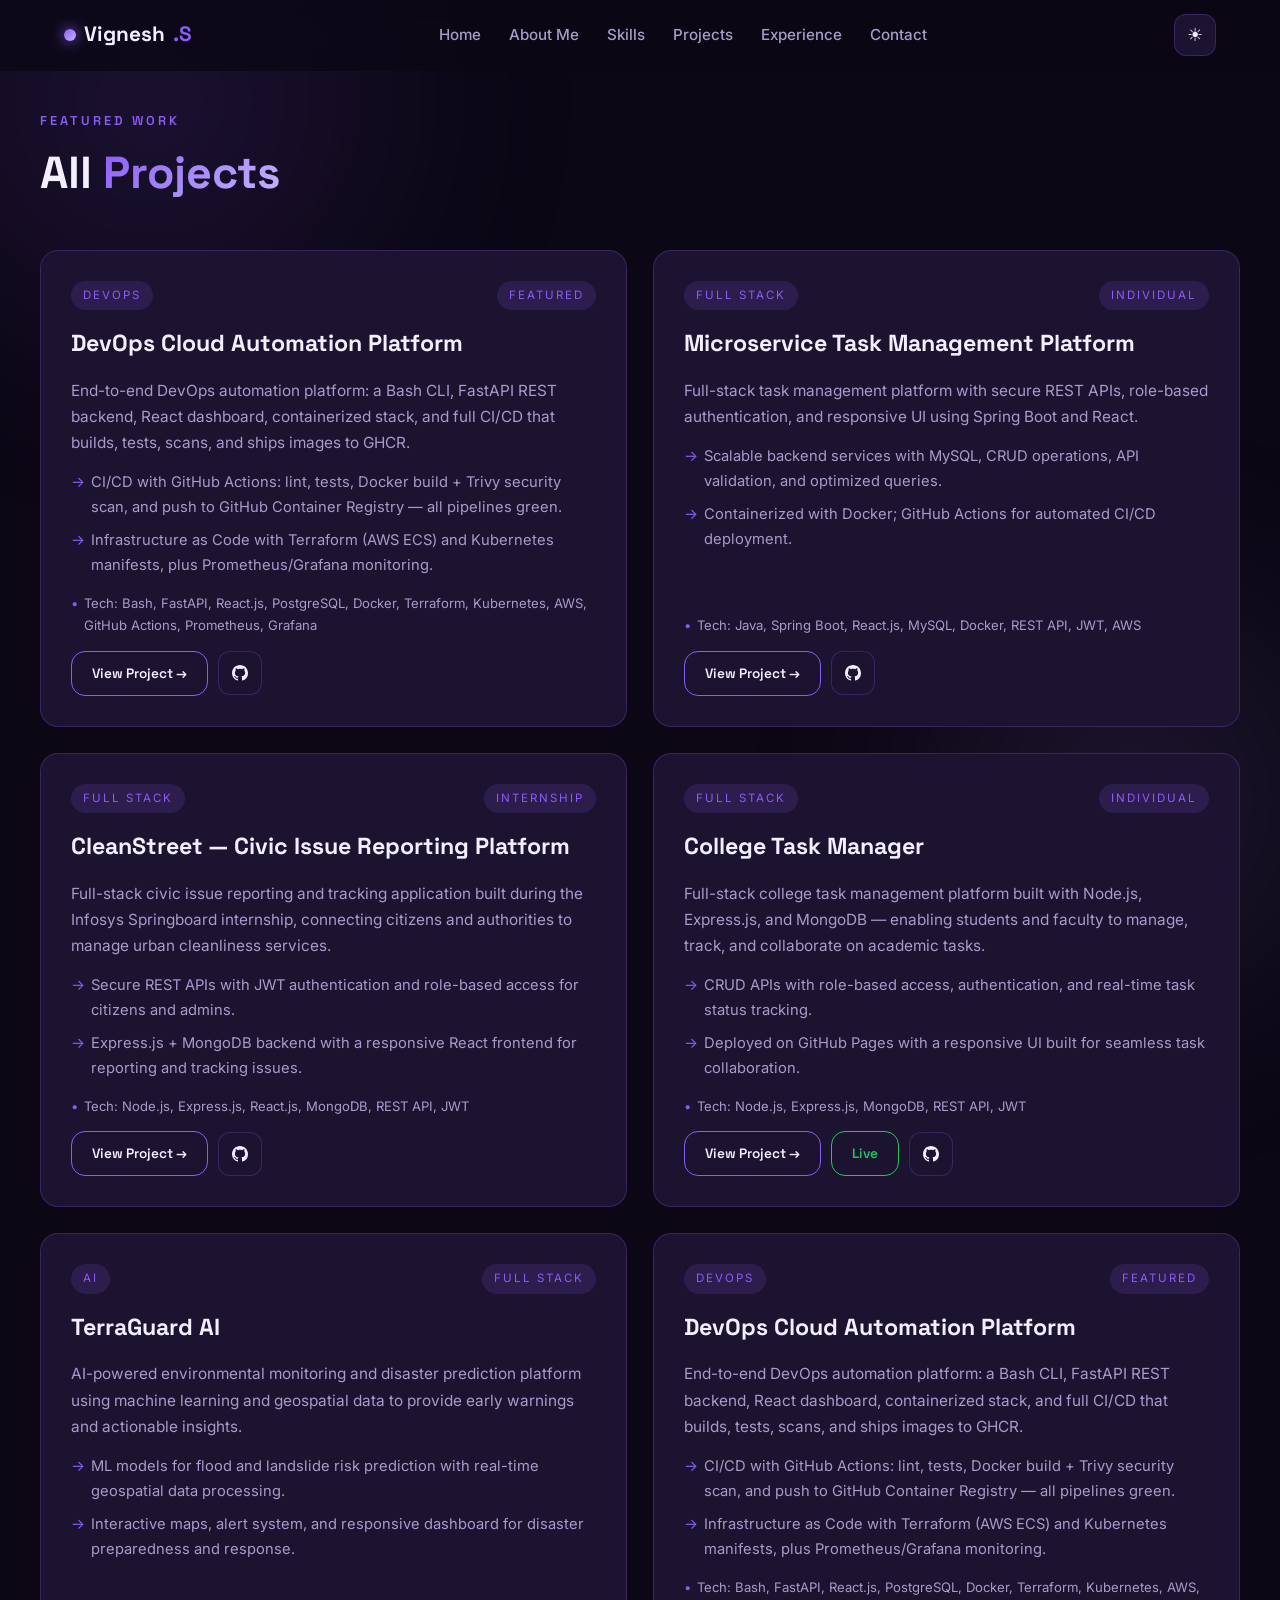
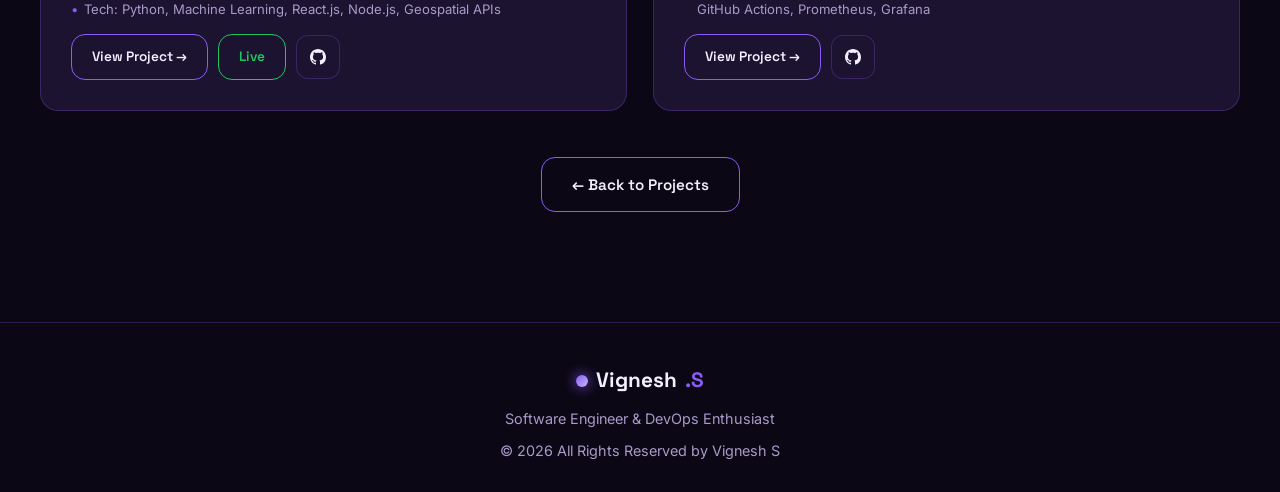
==== commit a72a496e: "Move TerraGuard AI to first position on main page with Live demo" ====
--- a/projects.html
+++ b/projects.html
@@ -121,7 +121,24 @@
             <div class="work-meta"><span>Tech: Python, Machine Learning, React.js, Node.js, Geospatial APIs</span></div>
             <div class="work-actions">
               <a href="https://github.com/Vicky2-code/terraguard-ai" target="_blank" rel="noopener" class="btn btn-outline btn-sm">View Project →</a>
+              <a href="https://terraguard-ai-plum.vercel.app/dashboard" target="_blank" rel="noopener" class="btn btn-outline btn-sm btn-live">Live</a>
               <a href="https://github.com/Vicky2-code/terraguard-ai" target="_blank" rel="noopener" class="social-btn" title="GitHub">
+                <svg width="16" height="16" viewBox="0 0 16 16" fill="currentColor" aria-hidden="true"><path d="M8 0C3.58 0 0 3.58 0 8c0 3.54 2.29 6.53 5.47 7.59.4.07.55-.17.55-.38 0-.19-.01-.82-.01-1.49-2.01.37-2.53-.49-2.69-.94-.09-.23-.48-.94-.82-1.13-.28-.15-.68-.52-.01-.53.63-.01 1.08.58 1.23.82.72 1.21 1.87.87 2.33.66.07-.52.28-.87.51-1.07-1.78-.2-3.64-.89-3.64-3.95 0-.87.31-1.59.82-2.15-.08-.2-.36-1.02.08-2.12 0 0 .67-.21 2.2.82.64-.18 1.32-.27 2-.27s1.36.09 2 .27c1.53-1.04 2.2-.82 2.2-.82.44 1.1.16 1.92.08 2.12.51.56.82 1.27.82 2.15 0 3.07-1.87 3.75-3.65 3.95.29.25.54.73.54 1.48 0 1.07-.01 1.93-.01 2.2 0 .21.15.46.55.38A8.01 8.01 0 0 0 16 8c0-4.42-3.58-8-8-8z"/></svg>
+              </a>
+            </div>
+          </article>
+          <article class="work-card reveal">
+            <div class="work-top"><span class="work-tag">DevOps</span><span class="work-tag">Featured</span></div>
+            <h3>DevOps Cloud Automation Platform</h3>
+            <p>End-to-end DevOps automation platform: a Bash CLI, FastAPI REST backend, React dashboard, containerized stack, and full CI/CD that builds, tests, scans, and ships images to GHCR.</p>
+            <ul class="work-list">
+              <li>CI/CD with GitHub Actions: lint, tests, Docker build + Trivy security scan, and push to GitHub Container Registry — all pipelines green.</li>
+              <li>Infrastructure as Code with Terraform (AWS ECS) and Kubernetes manifests, plus Prometheus/Grafana monitoring.</li>
+            </ul>
+            <div class="work-meta"><span>Tech: Bash, FastAPI, React.js, PostgreSQL, Docker, Terraform, Kubernetes, AWS, GitHub Actions, Prometheus, Grafana</span></div>
+            <div class="work-actions">
+              <a href="https://github.com/Vicky2-code/devops-platform" target="_blank" rel="noopener" class="btn btn-outline btn-sm">View Project →</a>
+              <a href="https://github.com/Vicky2-code/devops-platform" target="_blank" rel="noopener" class="social-btn" title="GitHub">
                 <svg width="16" height="16" viewBox="0 0 16 16" fill="currentColor" aria-hidden="true"><path d="M8 0C3.58 0 0 3.58 0 8c0 3.54 2.29 6.53 5.47 7.59.4.07.55-.17.55-.38 0-.19-.01-.82-.01-1.49-2.01.37-2.53-.49-2.69-.94-.09-.23-.48-.94-.82-1.13-.28-.15-.68-.52-.01-.53.63-.01 1.08.58 1.23.82.72 1.21 1.87.87 2.33.66.07-.52.28-.87.51-1.07-1.78-.2-3.64-.89-3.64-3.95 0-.87.31-1.59.82-2.15-.08-.2-.36-1.02.08-2.12 0 0 .67-.21 2.2.82.64-.18 1.32-.27 2-.27s1.36.09 2 .27c1.53-1.04 2.2-.82 2.2-.82.44 1.1.16 1.92.08 2.12.51.56.82 1.27.82 2.15 0 3.07-1.87 3.75-3.65 3.95.29.25.54.73.54 1.48 0 1.07-.01 1.93-.01 2.2 0 .21.15.46.55.38A8.01 8.01 0 0 0 16 8c0-4.42-3.58-8-8-8z"/></svg>
               </a>
             </div>
